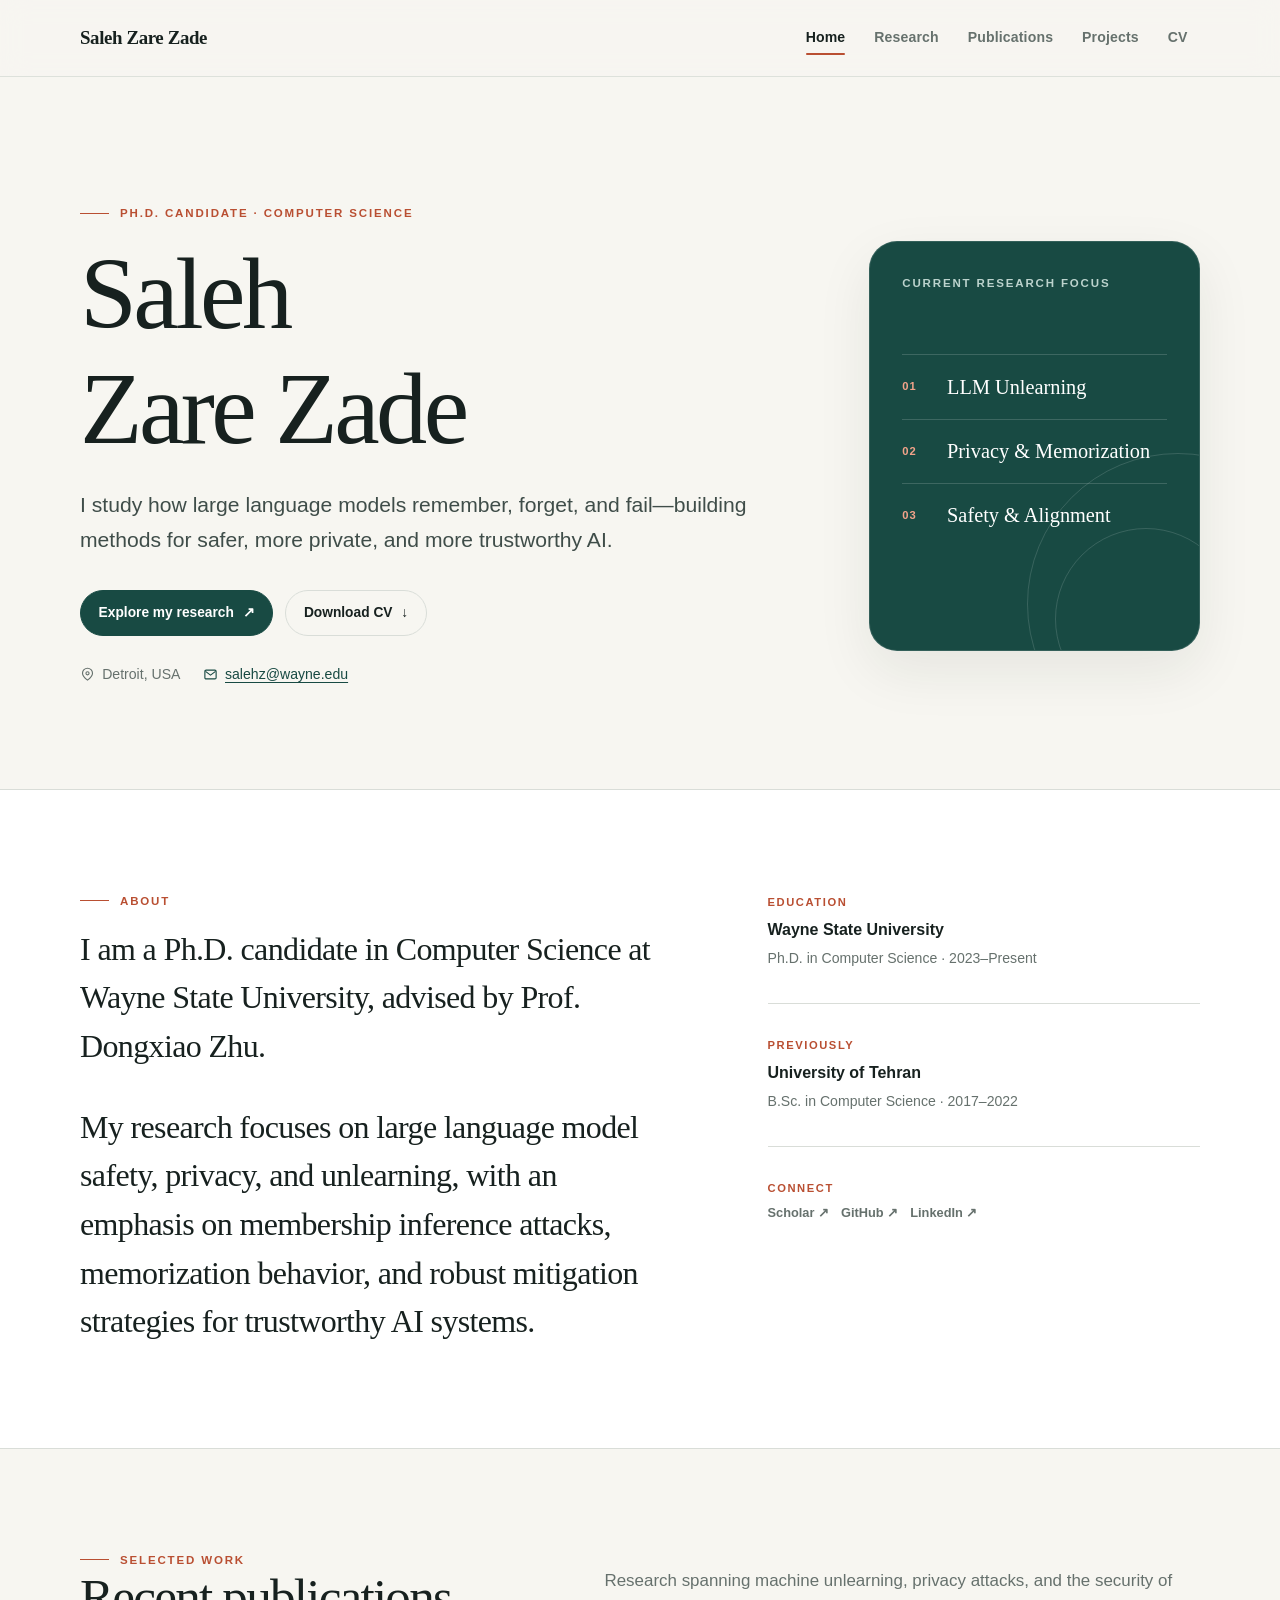
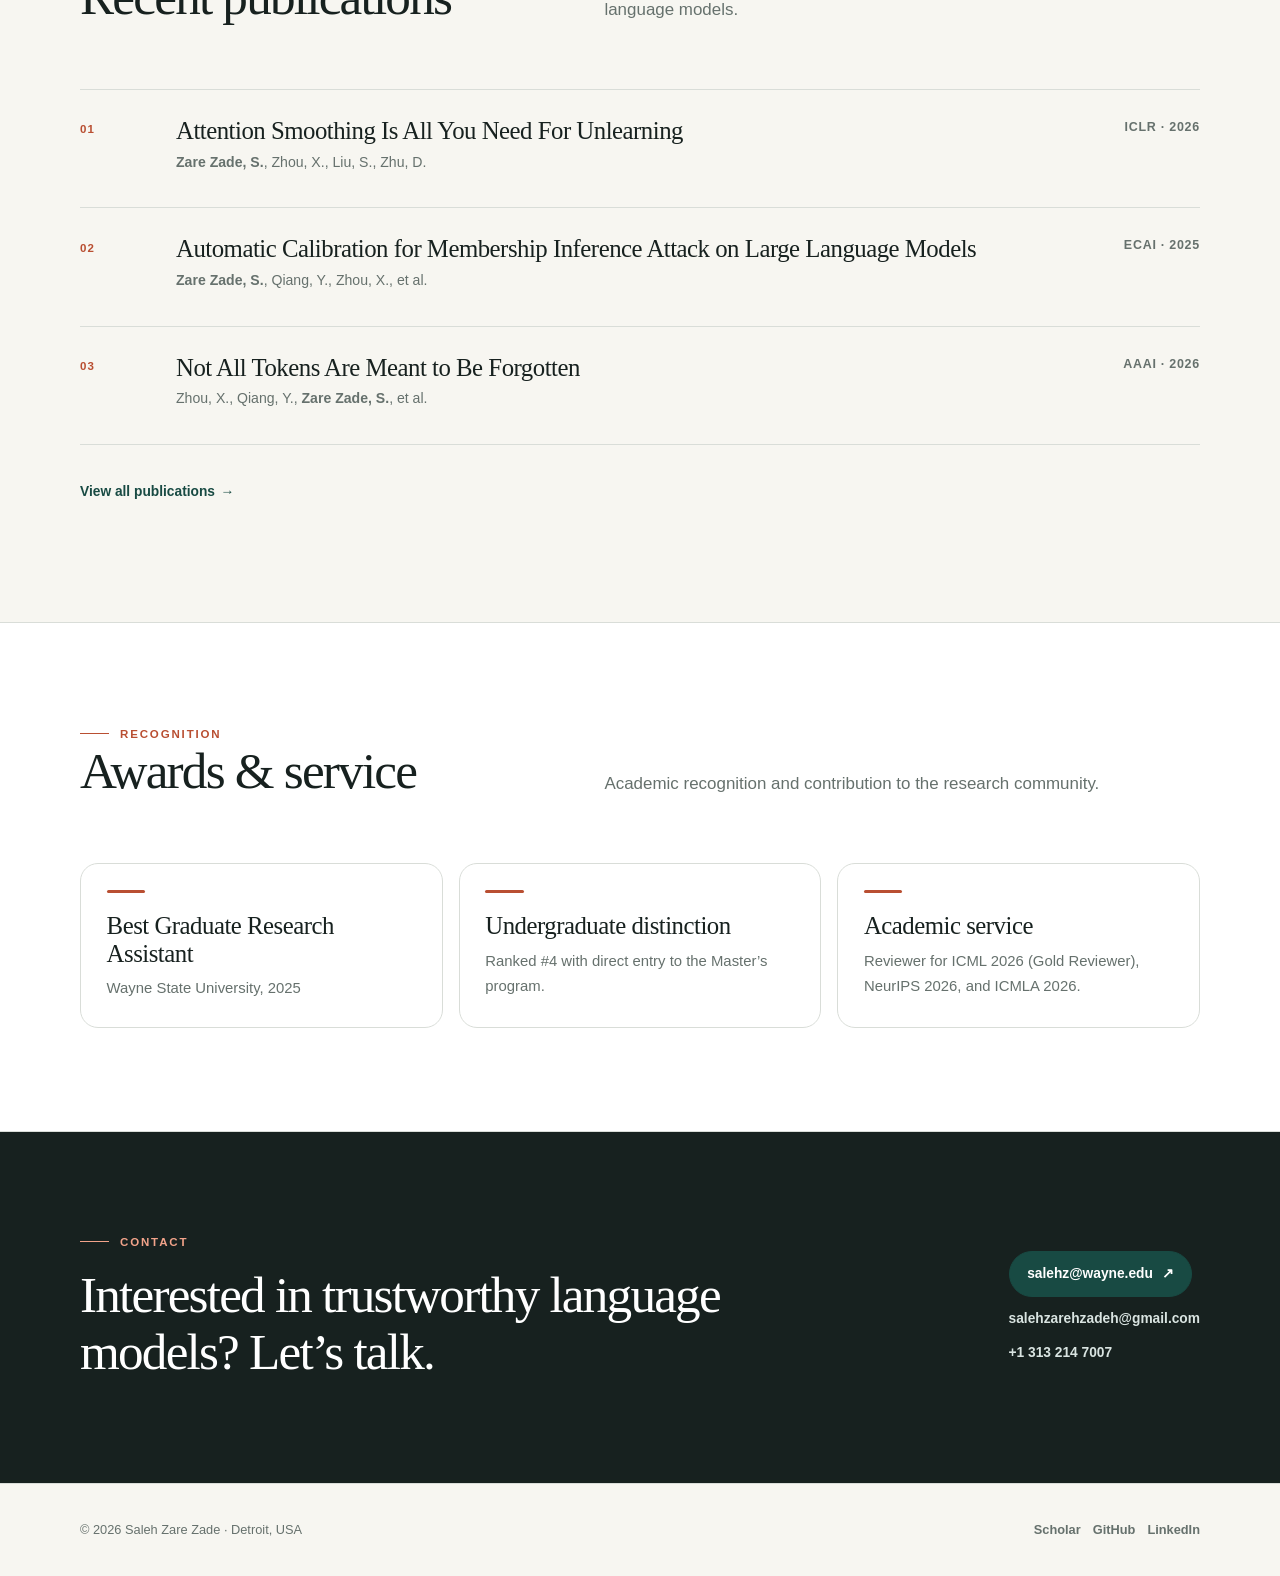
==== index.html @ e47122cf "Initial website" ====
<!doctype html>
<html lang="en">
<head>
  <meta charset="utf-8">
  <meta name="viewport" content="width=device-width, initial-scale=1">
  <meta name="description" content="Saleh Zare Zade is a Computer Science Ph.D. candidate at Wayne State University researching large language model safety, privacy, and unlearning.">
  <meta name="theme-color" content="#f7f6f1">
  <meta property="og:title" content="Saleh Zare Zade — AI Safety Researcher">
  <meta property="og:description" content="Researching safer, more private, and more trustworthy large language models.">
  <meta property="og:type" content="website">
  <meta property="og:url" content="https://Salehzz.github.io/">
  <link rel="canonical" href="https://Salehzz.github.io/">
  <link rel="icon" href="favicon.svg" type="image/svg+xml">
  <link rel="stylesheet" href="styles.css">
  <script src="script.js" defer></script>
  <title>Saleh Zare Zade — AI Safety Researcher</title>
</head>
<body>
  <a class="skip-link" href="#main">Skip to content</a>
  <header class="site-header">
    <div class="container nav-wrap">
      <a class="brand" href="index.html">Saleh Zare Zade</a>
      <button class="nav-toggle" type="button" aria-expanded="false" aria-controls="site-nav" aria-label="Open navigation">
        <svg aria-hidden="true" viewBox="0 0 24 24" fill="none" stroke="currentColor" stroke-width="1.8"><path d="M4 7h16M4 12h16M4 17h16"/></svg>
      </button>
      <nav class="site-nav" id="site-nav" aria-label="Primary navigation">
        <a href="index.html">Home</a>
        <a href="research.html">Research</a>
        <a href="publications.html">Publications</a>
        <a href="projects.html">Projects</a>
        <a href="cv.html">CV</a>
      </nav>
    </div>
  </header>

  <main id="main">
    <section class="hero">
      <div class="container hero-grid">
        <div>
          <p class="eyebrow">Ph.D. Candidate · Computer Science</p>
          <h1>Saleh<br>Zare Zade</h1>
          <p class="hero-lede">I study how large language models remember, forget, and fail—building methods for safer, more private, and more trustworthy AI.</p>
          <div class="hero-actions">
            <a class="button" href="research.html">Explore my research <span aria-hidden="true">↗</span></a>
            <a class="button button--ghost" href="assets/Saleh-Zare-Zade-CV.pdf">Download CV <span aria-hidden="true">↓</span></a>
          </div>
          <div class="hero-meta">
            <span>
              <svg aria-hidden="true" viewBox="0 0 24 24" fill="none" stroke="currentColor" stroke-width="1.8"><path d="M20 10c0 5-8 11-8 11S4 15 4 10a8 8 0 1 1 16 0Z"/><circle cx="12" cy="10" r="2.5"/></svg>
              Detroit, USA
            </span>
            <a href="mailto:salehz@wayne.edu">
              <svg aria-hidden="true" viewBox="0 0 24 24" fill="none" stroke="currentColor" stroke-width="1.8"><rect x="3" y="5" width="18" height="14" rx="2"/><path d="m4 7 8 6 8-6"/></svg>
              salehz@wayne.edu
            </a>
          </div>
        </div>
        <aside class="focus-panel" aria-label="Current research focus">
          <p class="focus-panel__label">Current research focus</p>
          <ol class="focus-list">
            <li>LLM Unlearning</li>
            <li>Privacy &amp; Memorization</li>
            <li>Safety &amp; Alignment</li>
          </ol>
        </aside>
      </div>
    </section>

    <section class="section section--white">
      <div class="container about-grid">
        <div>
          <p class="section-kicker">About</p>
          <div class="prose-large">
            <p>I am a Ph.D. candidate in Computer Science at Wayne State University, advised by Prof. Dongxiao Zhu.</p>
            <p>My research focuses on large language model safety, privacy, and unlearning, with an emphasis on membership inference attacks, memorization behavior, and robust mitigation strategies for trustworthy AI systems.</p>
          </div>
        </div>
        <aside>
          <div class="info-block">
            <p class="info-label">Education</p>
            <p><strong>Wayne State University</strong></p>
            <p class="muted small">Ph.D. in Computer Science · 2023–Present</p>
          </div>
          <div class="info-block">
            <p class="info-label">Previously</p>
            <p><strong>University of Tehran</strong></p>
            <p class="muted small">B.Sc. in Computer Science · 2017–2022</p>
          </div>
          <div class="info-block">
            <p class="info-label">Connect</p>
            <div class="social-list">
              <a href="https://scholar.google.com/citations?user=O3X_iagAAAAJ&amp;hl=en">Scholar ↗</a>
              <a href="https://github.com/Salehzz">GitHub ↗</a>
              <a href="https://www.linkedin.com/in/saleh-zare-zade-aa334935a/">LinkedIn ↗</a>
            </div>
          </div>
        </aside>
      </div>
    </section>

    <section class="section">
      <div class="container">
        <div class="section-heading">
          <div>
            <p class="section-kicker">Selected work</p>
            <h2>Recent publications</h2>
          </div>
          <p class="section-intro">Research spanning machine unlearning, privacy attacks, and the security of language models.</p>
        </div>
        <ol class="feature-list">
          <li class="feature-item">
            <span class="feature-number">01</span>
            <div>
              <h3>Attention Smoothing Is All You Need For Unlearning</h3>
              <p class="muted small"><strong>Zare Zade, S.</strong>, Zhou, X., Liu, S., Zhu, D.</p>
            </div>
            <span class="feature-item__meta">ICLR · 2026</span>
          </li>
          <li class="feature-item">
            <span class="feature-number">02</span>
            <div>
              <h3>Automatic Calibration for Membership Inference Attack on Large Language Models</h3>
              <p class="muted small"><strong>Zare Zade, S.</strong>, Qiang, Y., Zhou, X., et al.</p>
            </div>
            <span class="feature-item__meta">ECAI · 2025</span>
          </li>
          <li class="feature-item">
            <span class="feature-number">03</span>
            <div>
              <h3>Not All Tokens Are Meant to Be Forgotten</h3>
              <p class="muted small">Zhou, X., Qiang, Y., <strong>Zare Zade, S.</strong>, et al.</p>
            </div>
            <span class="feature-item__meta">AAAI · 2026</span>
          </li>
        </ol>
        <p class="top-gap"><a class="text-link" href="publications.html">View all publications <span aria-hidden="true">→</span></a></p>
      </div>
    </section>

    <section class="section section--white">
      <div class="container">
        <div class="section-heading">
          <div>
            <p class="section-kicker">Recognition</p>
            <h2>Awards &amp; service</h2>
          </div>
          <p class="section-intro">Academic recognition and contribution to the research community.</p>
        </div>
        <div class="award-grid">
          <article class="award-card">
            <h3>Best Graduate Research Assistant</h3>
            <p>Wayne State University, 2025</p>
          </article>
          <article class="award-card">
            <h3>Undergraduate distinction</h3>
            <p>Ranked #4 with direct entry to the Master’s program.</p>
          </article>
          <article class="award-card">
            <h3>Academic service</h3>
            <p>Reviewer for ICML 2026 (Gold Reviewer), NeurIPS 2026, and ICMLA 2026.</p>
          </article>
        </div>
      </div>
    </section>

    <section class="section section--dark">
      <div class="container contact-strip">
        <div>
          <p class="section-kicker">Contact</p>
          <h2>Interested in trustworthy language models? Let’s talk.</h2>
        </div>
        <div class="contact-actions">
          <a class="button" href="mailto:salehz@wayne.edu">salehz@wayne.edu <span aria-hidden="true">↗</span></a>
          <a class="text-link" href="mailto:salehzarehzadeh@gmail.com">salehzarehzadeh@gmail.com</a>
          <a class="text-link" href="tel:+13132147007">+1 313 214 7007</a>
        </div>
      </div>
    </section>
  </main>

  <footer class="site-footer">
    <div class="container footer-grid">
      <p>© <span data-year>2026</span> Saleh Zare Zade · Detroit, USA</p>
      <div class="social-list">
        <a href="https://scholar.google.com/citations?user=O3X_iagAAAAJ&amp;hl=en">Scholar</a>
        <a href="https://github.com/Salehzz">GitHub</a>
        <a href="https://www.linkedin.com/in/saleh-zare-zade-aa334935a/">LinkedIn</a>
      </div>
    </div>
  </footer>
</body>
</html>
---- styles.css ----
:root {
  --paper: #f7f6f1;
  --surface: #ffffff;
  --surface-soft: #efeee7;
  --ink: #17211f;
  --muted: #66716d;
  --line: #d9ddd8;
  --primary: #184a43;
  --primary-deep: #103a35;
  --accent: #b94f32;
  --accent-soft: #f4ded5;
  --max-width: 1120px;
  --radius: 18px;
  --shadow: 0 20px 55px rgba(23, 33, 31, 0.08);
}

* {
  box-sizing: border-box;
}

html {
  scroll-behavior: smooth;
}

body {
  margin: 0;
  background: var(--paper);
  color: var(--ink);
  font-family: Inter, ui-sans-serif, -apple-system, BlinkMacSystemFont, "Segoe UI", sans-serif;
  font-size: 16px;
  line-height: 1.7;
  -webkit-font-smoothing: antialiased;
}

body::before {
  position: fixed;
  z-index: -1;
  inset: 0;
  background-image: radial-gradient(rgba(24, 74, 67, 0.08) 0.7px, transparent 0.7px);
  background-size: 22px 22px;
  content: "";
  pointer-events: none;
  mask-image: linear-gradient(to bottom, black, transparent 36rem);
}

a {
  color: var(--primary);
  text-decoration-thickness: 1px;
  text-underline-offset: 0.2em;
}

a:hover {
  color: var(--accent);
}

img,
svg {
  display: block;
  max-width: 100%;
}

button,
a {
  -webkit-tap-highlight-color: transparent;
}

:focus-visible {
  outline: 3px solid rgba(214, 104, 71, 0.45);
  outline-offset: 3px;
}

.skip-link {
  position: fixed;
  z-index: 100;
  top: 0.8rem;
  left: 0.8rem;
  padding: 0.65rem 1rem;
  border-radius: 999px;
  background: var(--ink);
  color: #fff;
  transform: translateY(-180%);
  transition: transform 160ms ease;
}

.skip-link:focus {
  color: #fff;
  transform: translateY(0);
}

.container {
  width: min(calc(100% - 3rem), var(--max-width));
  margin-inline: auto;
}

.site-header {
  position: sticky;
  z-index: 20;
  top: 0;
  border-bottom: 1px solid rgba(217, 221, 216, 0.85);
  background: rgba(247, 246, 241, 0.9);
  backdrop-filter: blur(14px);
}

.nav-wrap {
  display: flex;
  min-height: 76px;
  align-items: center;
  justify-content: space-between;
  gap: 2rem;
}

.brand {
  color: var(--ink);
  font-family: Georgia, "Times New Roman", serif;
  font-size: 1.18rem;
  font-weight: 700;
  letter-spacing: -0.02em;
  text-decoration: none;
}

.brand:hover {
  color: var(--primary);
}

.site-nav {
  display: flex;
  align-items: center;
  gap: 0.25rem;
}

.site-nav a {
  position: relative;
  padding: 0.45rem 0.78rem;
  color: var(--muted);
  font-size: 0.88rem;
  font-weight: 650;
  letter-spacing: 0.01em;
  text-decoration: none;
}

.site-nav a::after {
  position: absolute;
  right: 0.78rem;
  bottom: 0.14rem;
  left: 0.78rem;
  height: 2px;
  border-radius: 999px;
  background: var(--accent);
  content: "";
  opacity: 0;
  transform: scaleX(0.4);
  transition: opacity 160ms ease, transform 160ms ease;
}

.site-nav a:hover,
.site-nav a[aria-current="page"] {
  color: var(--ink);
}

.site-nav a[aria-current="page"]::after {
  opacity: 1;
  transform: scaleX(1);
}

.nav-toggle {
  display: none;
  width: 44px;
  height: 44px;
  align-items: center;
  justify-content: center;
  border: 1px solid var(--line);
  border-radius: 50%;
  background: transparent;
  color: var(--ink);
  cursor: pointer;
}

.nav-toggle svg {
  width: 21px;
  height: 21px;
}

main {
  min-height: calc(100vh - 200px);
}

.hero {
  padding: clamp(4.5rem, 10vw, 8.5rem) 0 clamp(4rem, 8vw, 7rem);
}

.hero-grid {
  display: grid;
  grid-template-columns: minmax(0, 1.35fr) minmax(280px, 0.65fr);
  align-items: center;
  gap: clamp(2.5rem, 8vw, 7rem);
}

.eyebrow,
.section-kicker {
  display: flex;
  align-items: center;
  gap: 0.7rem;
  margin: 0 0 1rem;
  color: var(--accent);
  font-size: 0.72rem;
  font-weight: 800;
  letter-spacing: 0.16em;
  line-height: 1.4;
  text-transform: uppercase;
}

.eyebrow::before,
.section-kicker::before {
  width: 1.8rem;
  height: 1px;
  background: currentColor;
  content: "";
}

h1,
h2,
h3 {
  margin-top: 0;
  font-family: Georgia, "Times New Roman", serif;
  font-weight: 500;
  line-height: 1.12;
  letter-spacing: -0.035em;
}

h1 {
  max-width: 820px;
  margin-bottom: 1.35rem;
  font-size: clamp(3.3rem, 8vw, 6.6rem);
}

h2 {
  margin-bottom: 1.15rem;
  font-size: clamp(2rem, 4vw, 3.2rem);
}

h3 {
  margin-bottom: 0.55rem;
  font-size: clamp(1.25rem, 2vw, 1.55rem);
  letter-spacing: -0.02em;
}

p {
  margin-top: 0;
}

.hero-lede {
  max-width: 730px;
  margin-bottom: 2rem;
  color: #3f4d49;
  font-size: clamp(1.08rem, 2vw, 1.32rem);
  line-height: 1.65;
}

.hero-actions,
.card-actions,
.social-list,
.tag-list,
.filter-bar {
  display: flex;
  flex-wrap: wrap;
  align-items: center;
  gap: 0.75rem;
}

.button {
  display: inline-flex;
  min-height: 46px;
  align-items: center;
  justify-content: center;
  gap: 0.55rem;
  padding: 0.72rem 1.1rem;
  border: 1px solid var(--primary);
  border-radius: 999px;
  background: var(--primary);
  color: #fff;
  font-size: 0.86rem;
  font-weight: 750;
  line-height: 1;
  text-decoration: none;
  transition: transform 160ms ease, background 160ms ease;
}

.button:hover {
  background: var(--primary-deep);
  color: #fff;
  transform: translateY(-2px);
}

.button--ghost {
  border-color: var(--line);
  background: transparent;
  color: var(--ink);
}

.button--ghost:hover {
  border-color: var(--primary);
  background: var(--surface);
  color: var(--primary);
}

.button svg,
.text-link svg {
  width: 16px;
  height: 16px;
}

.hero-meta {
  display: flex;
  flex-wrap: wrap;
  gap: 0.35rem 1.4rem;
  margin-top: 1.7rem;
  color: var(--muted);
  font-size: 0.88rem;
}

.hero-meta span,
.hero-meta a {
  display: inline-flex;
  align-items: center;
  gap: 0.45rem;
}

.hero-meta svg {
  width: 15px;
  height: 15px;
}

.focus-panel {
  position: relative;
  overflow: hidden;
  min-height: 410px;
  padding: 2rem;
  border: 1px solid rgba(255, 255, 255, 0.12);
  border-radius: 28px;
  background: var(--primary);
  box-shadow: var(--shadow);
  color: #fff;
}

.focus-panel::before,
.focus-panel::after {
  position: absolute;
  border: 1px solid rgba(255, 255, 255, 0.14);
  border-radius: 50%;
  content: "";
}

.focus-panel::before {
  width: 300px;
  height: 300px;
  right: -130px;
  bottom: -105px;
}

.focus-panel::after {
  width: 180px;
  height: 180px;
  right: -38px;
  bottom: -60px;
}

.focus-panel__label {
  margin-bottom: 3.8rem;
  color: #bcd3cd;
  font-size: 0.72rem;
  font-weight: 800;
  letter-spacing: 0.16em;
  text-transform: uppercase;
}

.focus-list {
  position: relative;
  z-index: 1;
  margin: 0;
  padding: 0;
  list-style: none;
  counter-reset: focus;
}

.focus-list li {
  display: grid;
  grid-template-columns: 2rem 1fr;
  gap: 0.8rem;
  align-items: center;
  padding: 0.9rem 0;
  border-top: 1px solid rgba(255, 255, 255, 0.16);
  counter-increment: focus;
  font-family: Georgia, "Times New Roman", serif;
  font-size: 1.27rem;
}

.focus-list li::before {
  color: #f2a38a;
  content: "0" counter(focus);
  font-family: Inter, ui-sans-serif, sans-serif;
  font-size: 0.7rem;
  font-weight: 800;
  letter-spacing: 0.08em;
}

.section {
  padding: clamp(4rem, 8vw, 7rem) 0;
}

.section--white {
  border-block: 1px solid var(--line);
  background: var(--surface);
}

.section--dark {
  background: var(--ink);
  color: #fff;
}

.section--dark .section-kicker {
  color: #f2a38a;
}

.section--dark .muted,
.section--dark .section-intro {
  color: #aeb9b5;
}

.section-heading {
  display: grid;
  grid-template-columns: minmax(0, 0.8fr) minmax(300px, 1fr);
  gap: 3rem;
  align-items: end;
  margin-bottom: clamp(2.5rem, 5vw, 4.5rem);
}

.section-heading h2,
.section-heading p {
  margin-bottom: 0;
}

.section-intro {
  max-width: 680px;
  color: var(--muted);
  font-size: 1.06rem;
}

.about-grid,
.split-grid {
  display: grid;
  grid-template-columns: minmax(0, 1.15fr) minmax(280px, 0.85fr);
  gap: clamp(3rem, 8vw, 7rem);
}

.prose-large {
  font-family: Georgia, "Times New Roman", serif;
  font-size: clamp(1.35rem, 2.8vw, 2rem);
  line-height: 1.52;
  letter-spacing: -0.02em;
}

.prose-large p:last-child {
  margin-bottom: 0;
}

.info-block + .info-block {
  margin-top: 2rem;
  padding-top: 2rem;
  border-top: 1px solid var(--line);
}

.info-label {
  margin-bottom: 0.55rem;
  color: var(--accent);
  font-size: 0.7rem;
  font-weight: 800;
  letter-spacing: 0.14em;
  text-transform: uppercase;
}

.info-block p {
  margin-bottom: 0.25rem;
}

.muted {
  color: var(--muted);
}

.small {
  font-size: 0.88rem;
}

.top-gap {
  margin-top: 2rem;
}

.text-link {
  display: inline-flex;
  align-items: center;
  gap: 0.35rem;
  font-size: 0.86rem;
  font-weight: 750;
  text-decoration: none;
}

.text-link:hover {
  gap: 0.55rem;
}

.feature-list {
  display: grid;
  margin: 0;
  padding: 0;
  list-style: none;
}

.feature-item {
  display: grid;
  grid-template-columns: 4.5rem minmax(0, 1fr) auto;
  gap: 1.5rem;
  align-items: start;
  padding: 1.7rem 0;
  border-top: 1px solid var(--line);
}

.feature-item:last-child {
  border-bottom: 1px solid var(--line);
}

.feature-number {
  padding-top: 0.2rem;
  color: var(--accent);
  font-size: 0.72rem;
  font-weight: 800;
  letter-spacing: 0.1em;
}

.feature-item h3,
.feature-item p {
  margin-bottom: 0.35rem;
}

.feature-item__meta {
  color: var(--muted);
  font-size: 0.78rem;
  font-weight: 700;
  letter-spacing: 0.06em;
  text-align: right;
  text-transform: uppercase;
}

.award-grid,
.cards-grid,
.research-grid {
  display: grid;
  grid-template-columns: repeat(3, minmax(0, 1fr));
  gap: 1rem;
}

.award-card,
.research-card,
.project-card {
  position: relative;
  padding: 1.6rem;
  border: 1px solid var(--line);
  border-radius: var(--radius);
  background: var(--surface);
}

.award-card::before {
  display: block;
  width: 2.4rem;
  height: 3px;
  margin-bottom: 1.2rem;
  border-radius: 999px;
  background: var(--accent);
  content: "";
}

.award-card p,
.research-card p,
.project-card p {
  margin-bottom: 0;
  color: var(--muted);
  font-size: 0.93rem;
}

.page-hero {
  padding: clamp(4rem, 8vw, 7rem) 0 clamp(2.8rem, 6vw, 5rem);
}

.page-hero h1 {
  max-width: 920px;
  font-size: clamp(3rem, 7vw, 5.8rem);
}

.page-hero .hero-lede {
  max-width: 760px;
  margin-bottom: 0;
}

.page-rule {
  width: min(calc(100% - 3rem), var(--max-width));
  height: 1px;
  margin: 0 auto;
  border: 0;
  background: var(--line);
}

.research-card {
  display: flex;
  min-height: 300px;
  flex-direction: column;
  justify-content: space-between;
  transition: border-color 180ms ease, transform 180ms ease, box-shadow 180ms ease;
}

.research-card:hover,
.project-card:hover {
  border-color: #afc2bc;
  box-shadow: 0 16px 42px rgba(23, 33, 31, 0.07);
  transform: translateY(-3px);
}

.card-index {
  margin-bottom: 3.5rem;
  color: var(--accent);
  font-size: 0.72rem;
  font-weight: 800;
  letter-spacing: 0.12em;
}

.question-list {
  margin: 0;
  padding: 0;
  list-style: none;
}

.question-list li {
  position: relative;
  padding: 1.25rem 0 1.25rem 2rem;
  border-top: 1px solid rgba(255, 255, 255, 0.15);
  font-family: Georgia, "Times New Roman", serif;
  font-size: clamp(1.12rem, 2vw, 1.4rem);
}

.question-list li::before {
  position: absolute;
  left: 0;
  color: #f2a38a;
  content: "↳";
}

.timeline {
  margin: 0;
  padding: 0;
  list-style: none;
}

.timeline-item {
  display: grid;
  grid-template-columns: 9rem minmax(0, 1fr);
  gap: 2rem;
  padding: 1.6rem 0;
  border-top: 1px solid var(--line);
}

.timeline-item:last-child {
  border-bottom: 1px solid var(--line);
}

.timeline-date {
  color: var(--accent);
  font-size: 0.76rem;
  font-weight: 800;
  letter-spacing: 0.04em;
  text-transform: uppercase;
}

.timeline-item h3,
.timeline-item p {
  margin-bottom: 0.25rem;
}

.tag-list {
  margin: 0;
  padding: 0;
  list-style: none;
}

.tag {
  padding: 0.4rem 0.72rem;
  border: 1px solid var(--line);
  border-radius: 999px;
  background: var(--surface);
  color: #53605c;
  font-size: 0.76rem;
  font-weight: 650;
}

.filter-bar {
  margin-bottom: 2.2rem;
}

.filter-button {
  padding: 0.52rem 0.85rem;
  border: 1px solid var(--line);
  border-radius: 999px;
  background: transparent;
  color: var(--muted);
  font: inherit;
  font-size: 0.8rem;
  font-weight: 700;
  cursor: pointer;
}

.filter-button:hover,
.filter-button[aria-pressed="true"] {
  border-color: var(--primary);
  background: var(--primary);
  color: #fff;
}

.publication-list {
  margin: 0;
  padding: 0;
  list-style: none;
}

.publication {
  display: grid;
  grid-template-columns: 5rem minmax(0, 1fr) 8rem;
  gap: 1.5rem;
  padding: 2rem 0;
  border-top: 1px solid var(--line);
}

.publication:last-child {
  border-bottom: 1px solid var(--line);
}

.publication[hidden] {
  display: none;
}

.publication-year {
  color: var(--accent);
  font-size: 0.8rem;
  font-weight: 800;
}

.publication-title {
  margin-bottom: 0.45rem;
  font-family: Georgia, "Times New Roman", serif;
  font-size: 1.32rem;
  font-weight: 600;
  line-height: 1.35;
  letter-spacing: -0.015em;
}

.publication-authors,
.publication-venue {
  margin-bottom: 0.3rem;
  color: var(--muted);
  font-size: 0.88rem;
}

.publication-authors strong {
  color: var(--ink);
}

.publication-status {
  justify-self: end;
  padding-top: 0.1rem;
  color: var(--primary);
  font-size: 0.68rem;
  font-weight: 800;
  letter-spacing: 0.09em;
  text-align: right;
  text-transform: uppercase;
}

.publication-links {
  display: flex;
  gap: 1rem;
  margin-top: 0.7rem;
}

.publication-links a {
  font-size: 0.78rem;
  font-weight: 750;
  text-decoration: none;
}

.project-card {
  display: flex;
  min-height: 360px;
  flex-direction: column;
  transition: border-color 180ms ease, transform 180ms ease, box-shadow 180ms ease;
}

.project-card .tag-list {
  margin-bottom: 1.7rem;
}

.project-card h3 {
  font-size: 1.55rem;
}

.project-card .card-actions {
  margin-top: auto;
  padding-top: 2rem;
}

.project-card--featured {
  grid-column: span 2;
  min-height: 360px;
  background: var(--primary);
  color: #fff;
}

.project-card--featured p {
  max-width: 620px;
  color: #c6d5d1;
  font-size: 1.02rem;
}

.project-card--featured .tag {
  border-color: rgba(255, 255, 255, 0.2);
  background: rgba(255, 255, 255, 0.07);
  color: #e7efed;
}

.project-card--featured .text-link {
  color: #fff;
}

.status-note {
  display: inline-flex;
  align-items: center;
  gap: 0.55rem;
  color: var(--muted);
  font-size: 0.8rem;
  font-weight: 700;
}

.status-note::before {
  width: 7px;
  height: 7px;
  border-radius: 50%;
  background: var(--accent);
  content: "";
}

.cv-toolbar {
  display: flex;
  align-items: center;
  justify-content: space-between;
  gap: 1rem;
  margin-bottom: 1.25rem;
}

.cv-frame {
  overflow: hidden;
  min-height: 820px;
  border: 1px solid var(--line);
  border-radius: var(--radius);
  background: var(--surface);
  box-shadow: var(--shadow);
}

.cv-frame object {
  display: block;
  width: 100%;
  min-height: 820px;
}

.cv-fallback {
  padding: 3rem;
  text-align: center;
}

.contact-strip {
  display: grid;
  grid-template-columns: minmax(0, 1fr) auto;
  gap: 2rem;
  align-items: center;
}

.contact-actions {
  display: grid;
  justify-items: start;
  gap: 0.65rem;
}

.contact-actions .text-link {
  color: #d9e4e1;
}

.contact-actions .text-link:hover {
  color: #fff;
}

.contact-strip h2 {
  max-width: 720px;
  margin-bottom: 0;
}

.site-footer {
  padding: 2.2rem 0;
  border-top: 1px solid var(--line);
}

.footer-grid {
  display: flex;
  align-items: center;
  justify-content: space-between;
  gap: 1.5rem;
}

.footer-grid p {
  margin: 0;
  color: var(--muted);
  font-size: 0.8rem;
}

.social-list a {
  color: var(--muted);
  font-size: 0.8rem;
  font-weight: 700;
  text-decoration: none;
}

.social-list a:hover {
  color: var(--accent);
}

@media (max-width: 880px) {
  .nav-toggle {
    display: inline-flex;
  }

  .site-nav {
    position: absolute;
    top: calc(100% + 1px);
    right: 1.5rem;
    left: 1.5rem;
    display: none;
    padding: 0.7rem;
    border: 1px solid var(--line);
    border-radius: 14px;
    background: var(--surface);
    box-shadow: var(--shadow);
  }

  .site-nav[data-open="true"] {
    display: grid;
  }

  .site-nav a {
    padding: 0.75rem 0.9rem;
  }

  .site-nav a::after {
    display: none;
  }

  .hero-grid,
  .about-grid,
  .split-grid,
  .section-heading {
    grid-template-columns: 1fr;
  }

  .hero-grid {
    gap: 3rem;
  }

  .focus-panel {
    min-height: auto;
  }

  .focus-panel__label {
    margin-bottom: 2rem;
  }

  .section-heading {
    gap: 0.7rem;
  }

  .award-grid,
  .research-grid {
    grid-template-columns: 1fr;
  }

  .research-card {
    min-height: 230px;
  }

  .cards-grid {
    grid-template-columns: repeat(2, minmax(0, 1fr));
  }

  .project-card--featured {
    grid-column: span 2;
  }
}

@media (max-width: 640px) {
  .container,
  .page-rule {
    width: min(calc(100% - 2rem), var(--max-width));
  }

  .nav-wrap {
    min-height: 68px;
  }

  .brand {
    font-size: 1.05rem;
  }

  .hero,
  .page-hero {
    padding-top: 3.6rem;
  }

  h1 {
    font-size: clamp(3rem, 17vw, 4.7rem);
  }

  .page-hero h1 {
    font-size: clamp(2.8rem, 15vw, 4.2rem);
  }

  .feature-item {
    grid-template-columns: 3.3rem minmax(0, 1fr);
    gap: 1rem;
  }

  .feature-item__meta {
    grid-column: 2;
    text-align: left;
  }

  .timeline-item,
  .publication {
    grid-template-columns: 1fr;
    gap: 0.55rem;
  }

  .publication-status {
    grid-row: 1;
    justify-self: start;
    margin-left: 3.2rem;
    text-align: left;
  }

  .cards-grid {
    grid-template-columns: 1fr;
  }

  .project-card--featured {
    grid-column: auto;
  }

  .project-card {
    min-height: 320px;
  }

  .contact-strip,
  .footer-grid,
  .cv-toolbar {
    align-items: flex-start;
    flex-direction: column;
    grid-template-columns: 1fr;
  }

  .footer-grid {
    display: flex;
  }

  .contact-actions {
    margin-top: 0.75rem;
  }

  .cv-frame,
  .cv-frame object {
    min-height: 620px;
  }
}

@media (prefers-reduced-motion: reduce) {
  html {
    scroll-behavior: auto;
  }

  *,
  *::before,
  *::after {
    scroll-behavior: auto !important;
    transition-duration: 0.01ms !important;
  }
}

@media print {
  .site-header,
  .site-footer,
  .hero-actions,
  .filter-bar {
    display: none;
  }

  body {
    background: #fff;
  }

  .section,
  .page-hero {
    padding: 2rem 0;
  }
}
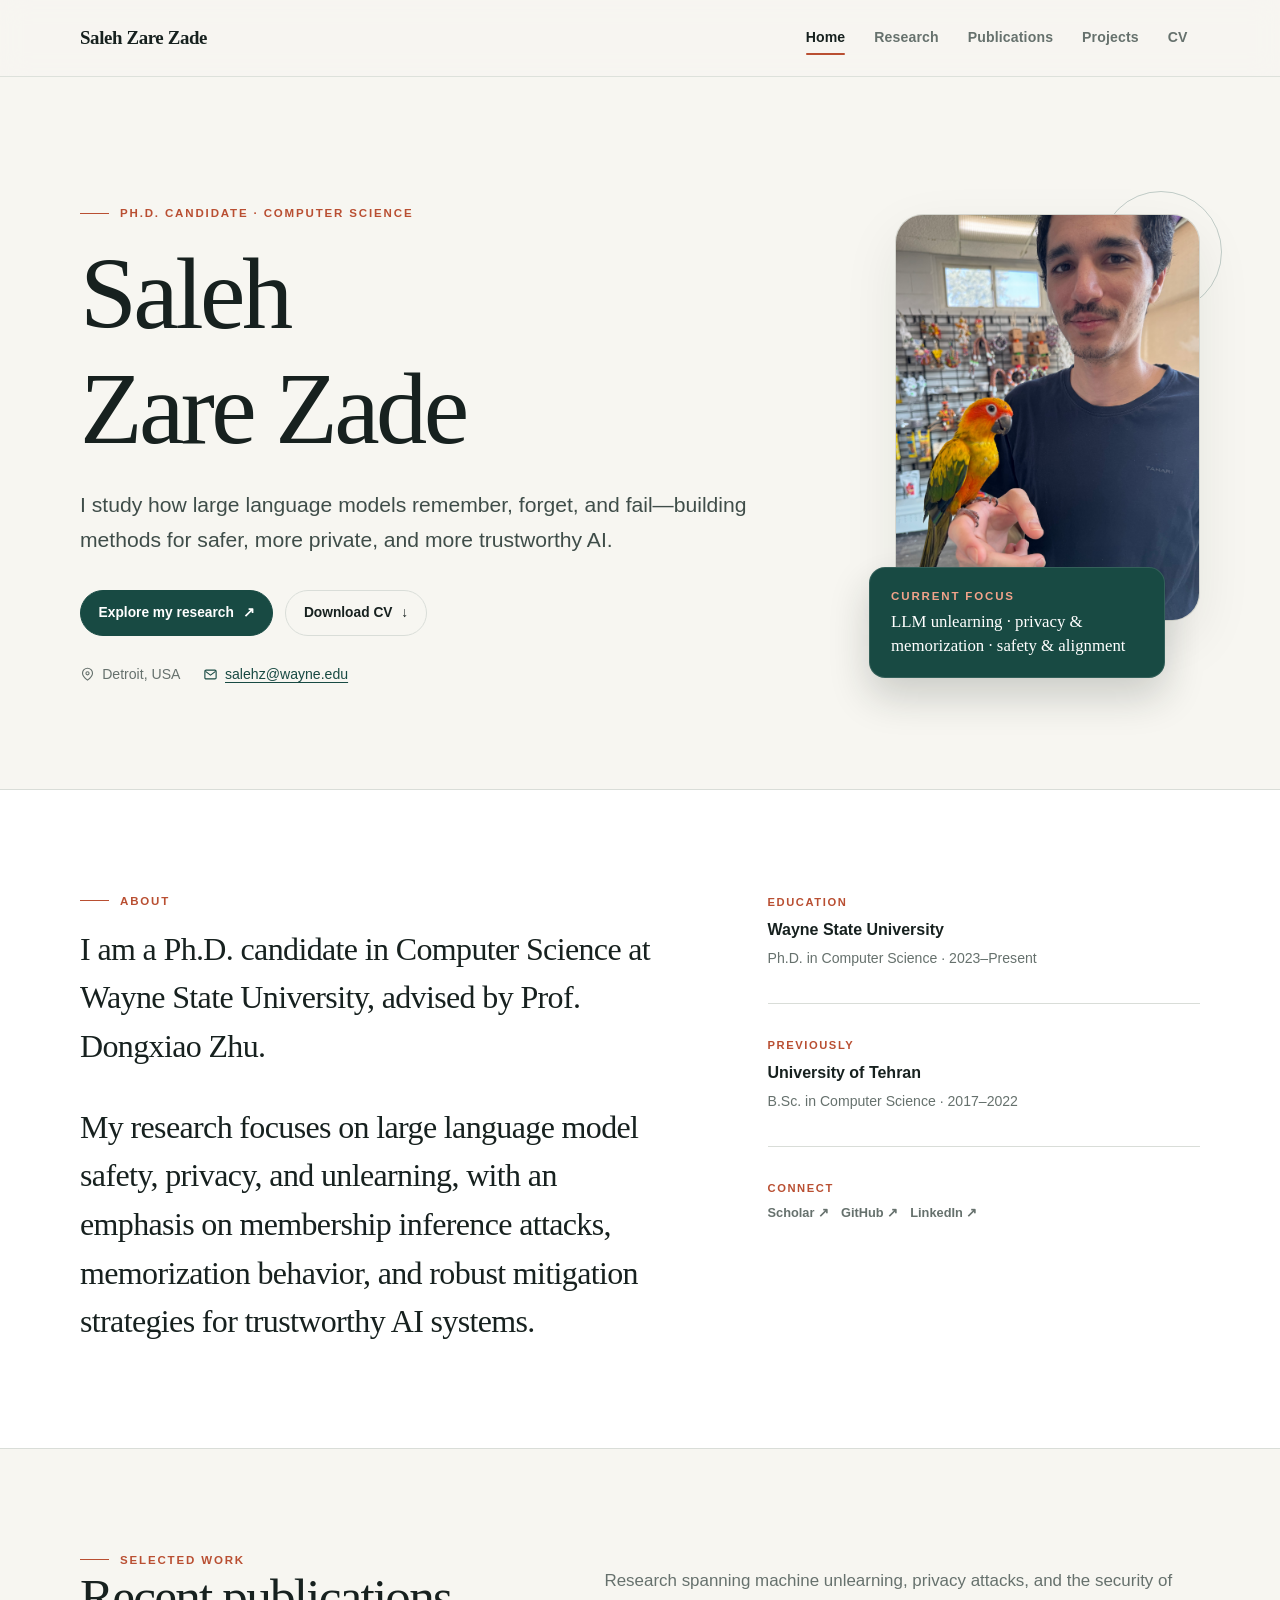
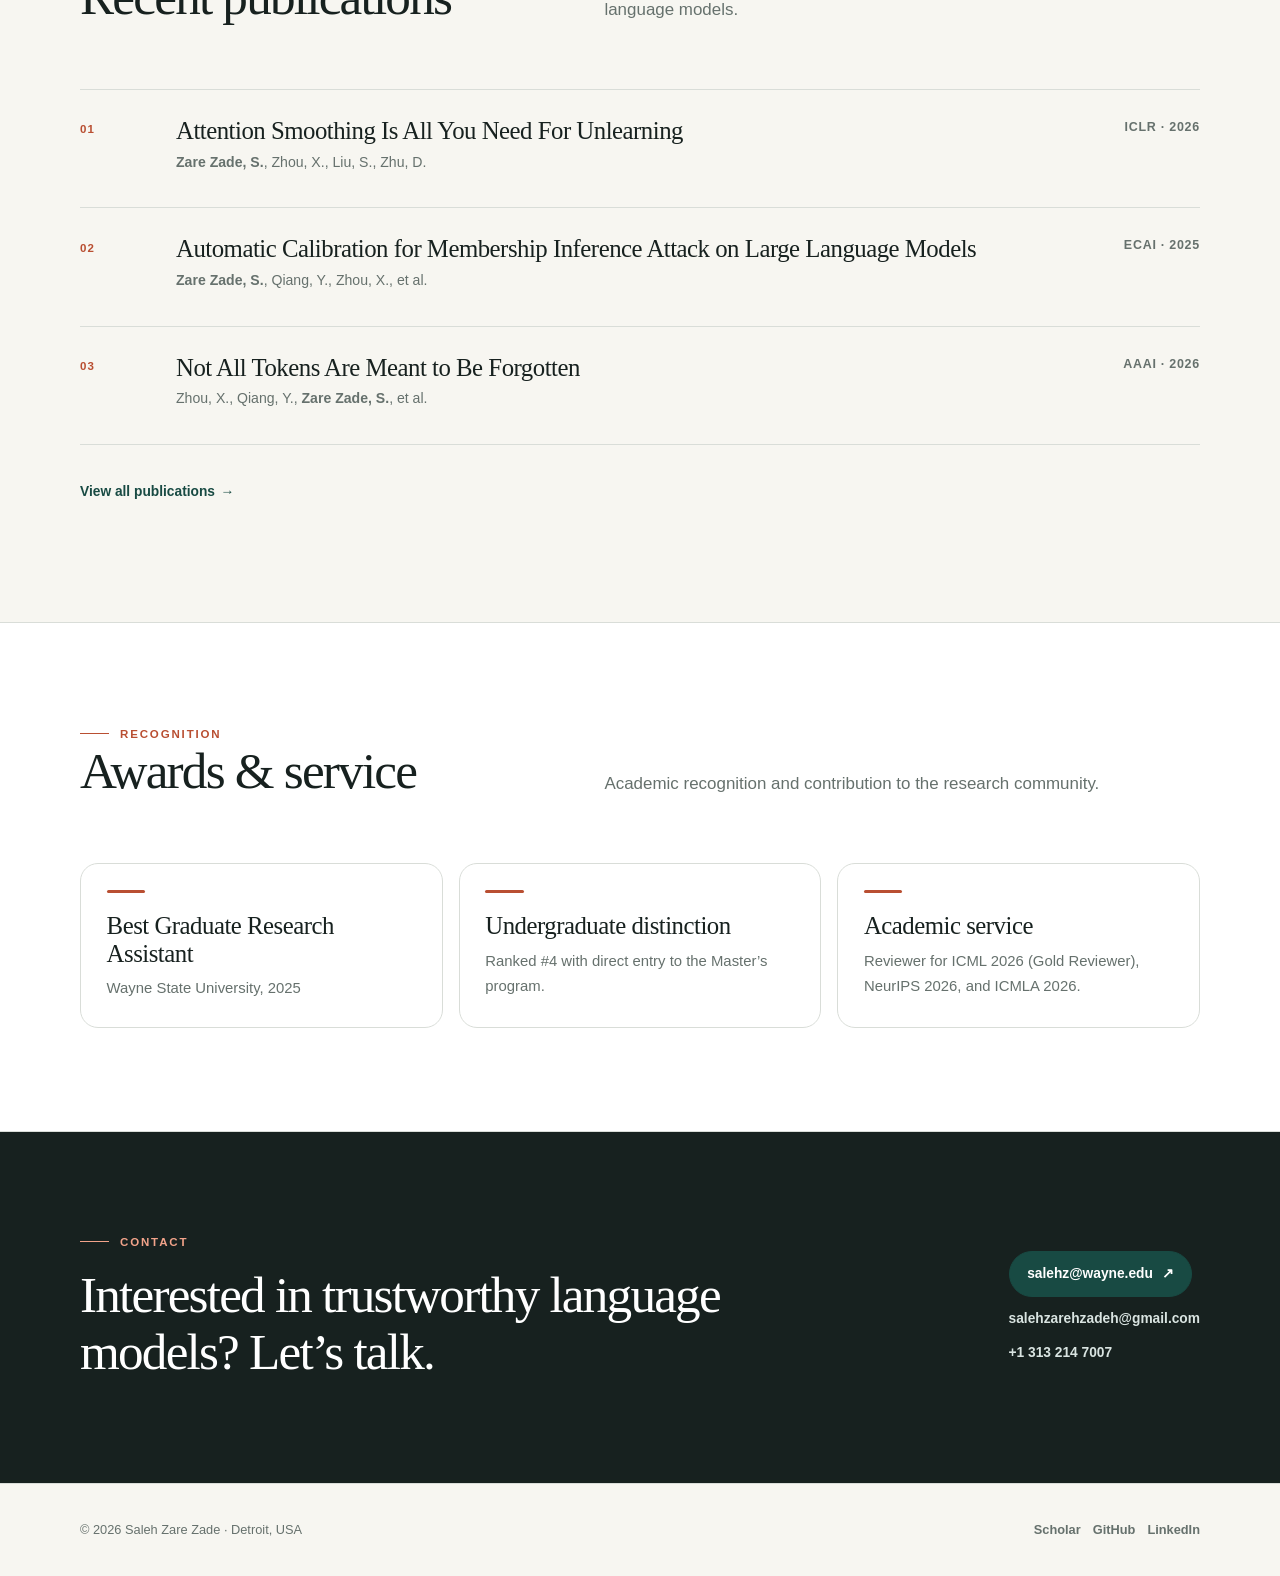
==== commit 92da7d9e: "Update website" ====
--- a/index.html
+++ b/index.html
@@ -9,6 +9,7 @@
   <meta property="og:description" content="Researching safer, more private, and more trustworthy large language models.">
   <meta property="og:type" content="website">
   <meta property="og:url" content="https://Salehzz.github.io/">
+  <meta property="og:image" content="https://Salehzz.github.io/assets/images/profile.jpg">
   <link rel="canonical" href="https://Salehzz.github.io/">
   <link rel="icon" href="favicon.svg" type="image/svg+xml">
   <link rel="stylesheet" href="styles.css">
@@ -42,7 +43,7 @@
           <p class="hero-lede">I study how large language models remember, forget, and fail—building methods for safer, more private, and more trustworthy AI.</p>
           <div class="hero-actions">
             <a class="button" href="research.html">Explore my research <span aria-hidden="true">↗</span></a>
-            <a class="button button--ghost" href="assets/Saleh-Zare-Zade-CV.pdf">Download CV <span aria-hidden="true">↓</span></a>
+            <a class="button button--ghost" href="assets/files/CV.pdf">Download CV <span aria-hidden="true">↓</span></a>
           </div>
           <div class="hero-meta">
             <span>
@@ -55,13 +56,14 @@
             </a>
           </div>
         </div>
-        <aside class="focus-panel" aria-label="Current research focus">
-          <p class="focus-panel__label">Current research focus</p>
-          <ol class="focus-list">
-            <li>LLM Unlearning</li>
-            <li>Privacy &amp; Memorization</li>
-            <li>Safety &amp; Alignment</li>
-          </ol>
+        <aside class="profile-panel" aria-label="Profile photograph and current research focus">
+          <figure class="profile-frame">
+            <img src="assets/images/profile.jpg" width="3023" height="4031" alt="Saleh Zare Zade holding a sun conure">
+          </figure>
+          <div class="profile-caption">
+            <span class="profile-caption__label">Current focus</span>
+            <p>LLM unlearning · privacy &amp; memorization · safety &amp; alignment</p>
+          </div>
         </aside>
       </div>
     </section>
--- a/styles.css
+++ b/styles.css
@@ -330,77 +330,69 @@
   height: 15px;
 }
 
-.focus-panel {
+.profile-panel {
   position: relative;
-  overflow: hidden;
-  min-height: 410px;
-  padding: 2rem;
-  border: 1px solid rgba(255, 255, 255, 0.12);
-  border-radius: 28px;
-  background: var(--primary);
-  box-shadow: var(--shadow);
-  color: #fff;
-}
-
-.focus-panel::before,
-.focus-panel::after {
+  width: min(100%, 390px);
+  padding: 0 0 3.6rem 1.6rem;
+  justify-self: end;
+}
+
+.profile-panel::before {
   position: absolute;
-  border: 1px solid rgba(255, 255, 255, 0.14);
+  z-index: -1;
+  top: -1.4rem;
+  right: -1.4rem;
+  width: 7.5rem;
+  height: 7.5rem;
+  border: 1px solid rgba(24, 74, 67, 0.24);
   border-radius: 50%;
   content: "";
 }
 
-.focus-panel::before {
-  width: 300px;
-  height: 300px;
-  right: -130px;
-  bottom: -105px;
-}
-
-.focus-panel::after {
-  width: 180px;
-  height: 180px;
-  right: -38px;
-  bottom: -60px;
-}
-
-.focus-panel__label {
-  margin-bottom: 3.8rem;
-  color: #bcd3cd;
+.profile-frame {
+  overflow: hidden;
+  margin: 0;
+  aspect-ratio: 3 / 4;
+  border: 1px solid rgba(23, 33, 31, 0.12);
+  border-radius: 28px;
+  background: var(--surface-soft);
+  box-shadow: var(--shadow);
+}
+
+.profile-frame img {
+  width: 100%;
+  height: 100%;
+  object-fit: cover;
+}
+
+.profile-caption {
+  position: absolute;
+  right: 2.2rem;
+  bottom: 0;
+  left: 0;
+  padding: 1.15rem 1.3rem;
+  border: 1px solid rgba(255, 255, 255, 0.12);
+  border-radius: 16px;
+  background: var(--primary);
+  box-shadow: 0 18px 40px rgba(23, 33, 31, 0.2);
+  color: #fff;
+}
+
+.profile-caption__label {
+  display: block;
+  margin-bottom: 0.25rem;
+  color: #f2a38a;
   font-size: 0.72rem;
   font-weight: 800;
   letter-spacing: 0.16em;
   text-transform: uppercase;
 }
 
-.focus-list {
-  position: relative;
-  z-index: 1;
+.profile-caption p {
   margin: 0;
-  padding: 0;
-  list-style: none;
-  counter-reset: focus;
-}
-
-.focus-list li {
-  display: grid;
-  grid-template-columns: 2rem 1fr;
-  gap: 0.8rem;
-  align-items: center;
-  padding: 0.9rem 0;
-  border-top: 1px solid rgba(255, 255, 255, 0.16);
-  counter-increment: focus;
   font-family: Georgia, "Times New Roman", serif;
-  font-size: 1.27rem;
-}
-
-.focus-list li::before {
-  color: #f2a38a;
-  content: "0" counter(focus);
-  font-family: Inter, ui-sans-serif, sans-serif;
-  font-size: 0.7rem;
-  font-weight: 800;
-  letter-spacing: 0.08em;
+  font-size: 1.05rem;
+  line-height: 1.45;
 }
 
 .section {
@@ -976,12 +968,9 @@
     gap: 3rem;
   }
 
-  .focus-panel {
-    min-height: auto;
-  }
-
-  .focus-panel__label {
-    margin-bottom: 2rem;
+  .profile-panel {
+    width: min(100%, 430px);
+    justify-self: center;
   }
 
   .section-heading {
@@ -1023,6 +1012,15 @@
   .hero,
   .page-hero {
     padding-top: 3.6rem;
+  }
+
+  .profile-panel {
+    padding-left: 0;
+  }
+
+  .profile-caption {
+    right: 0.8rem;
+    left: 0.8rem;
   }
 
   h1 {
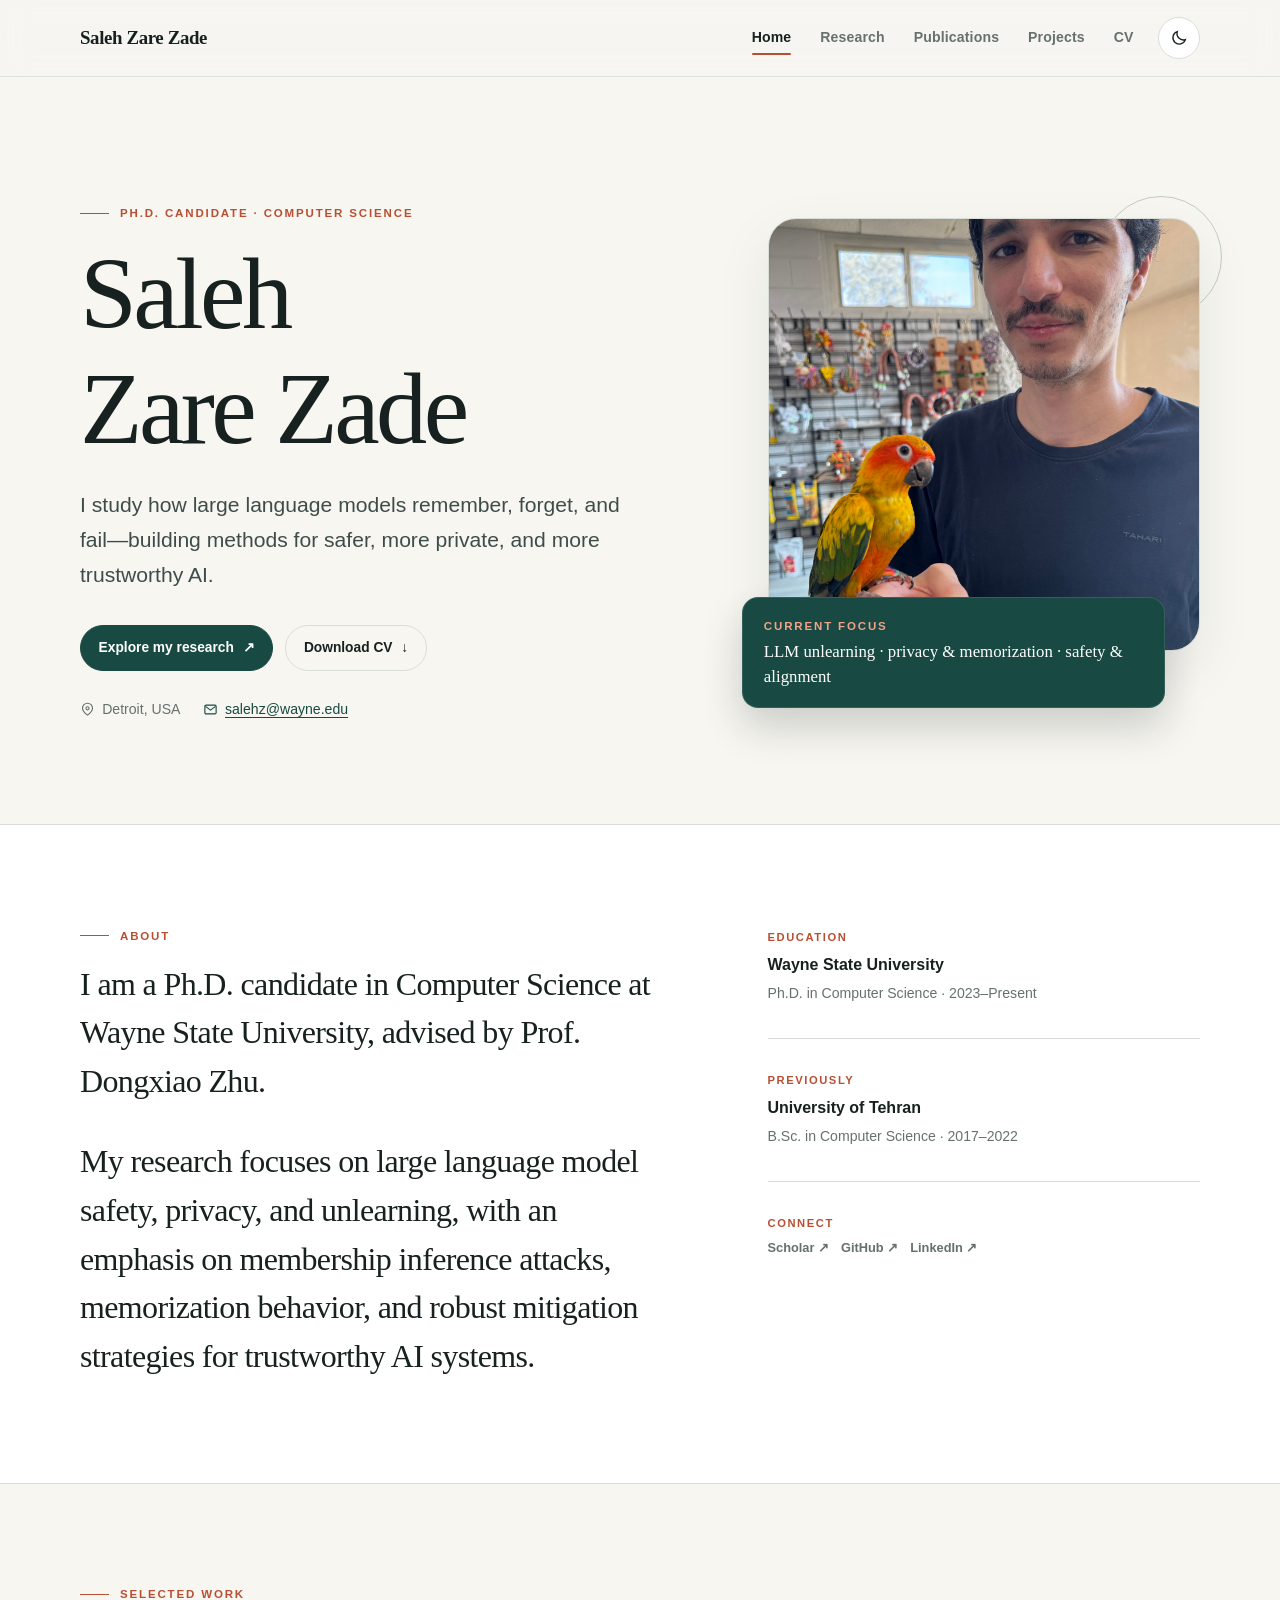
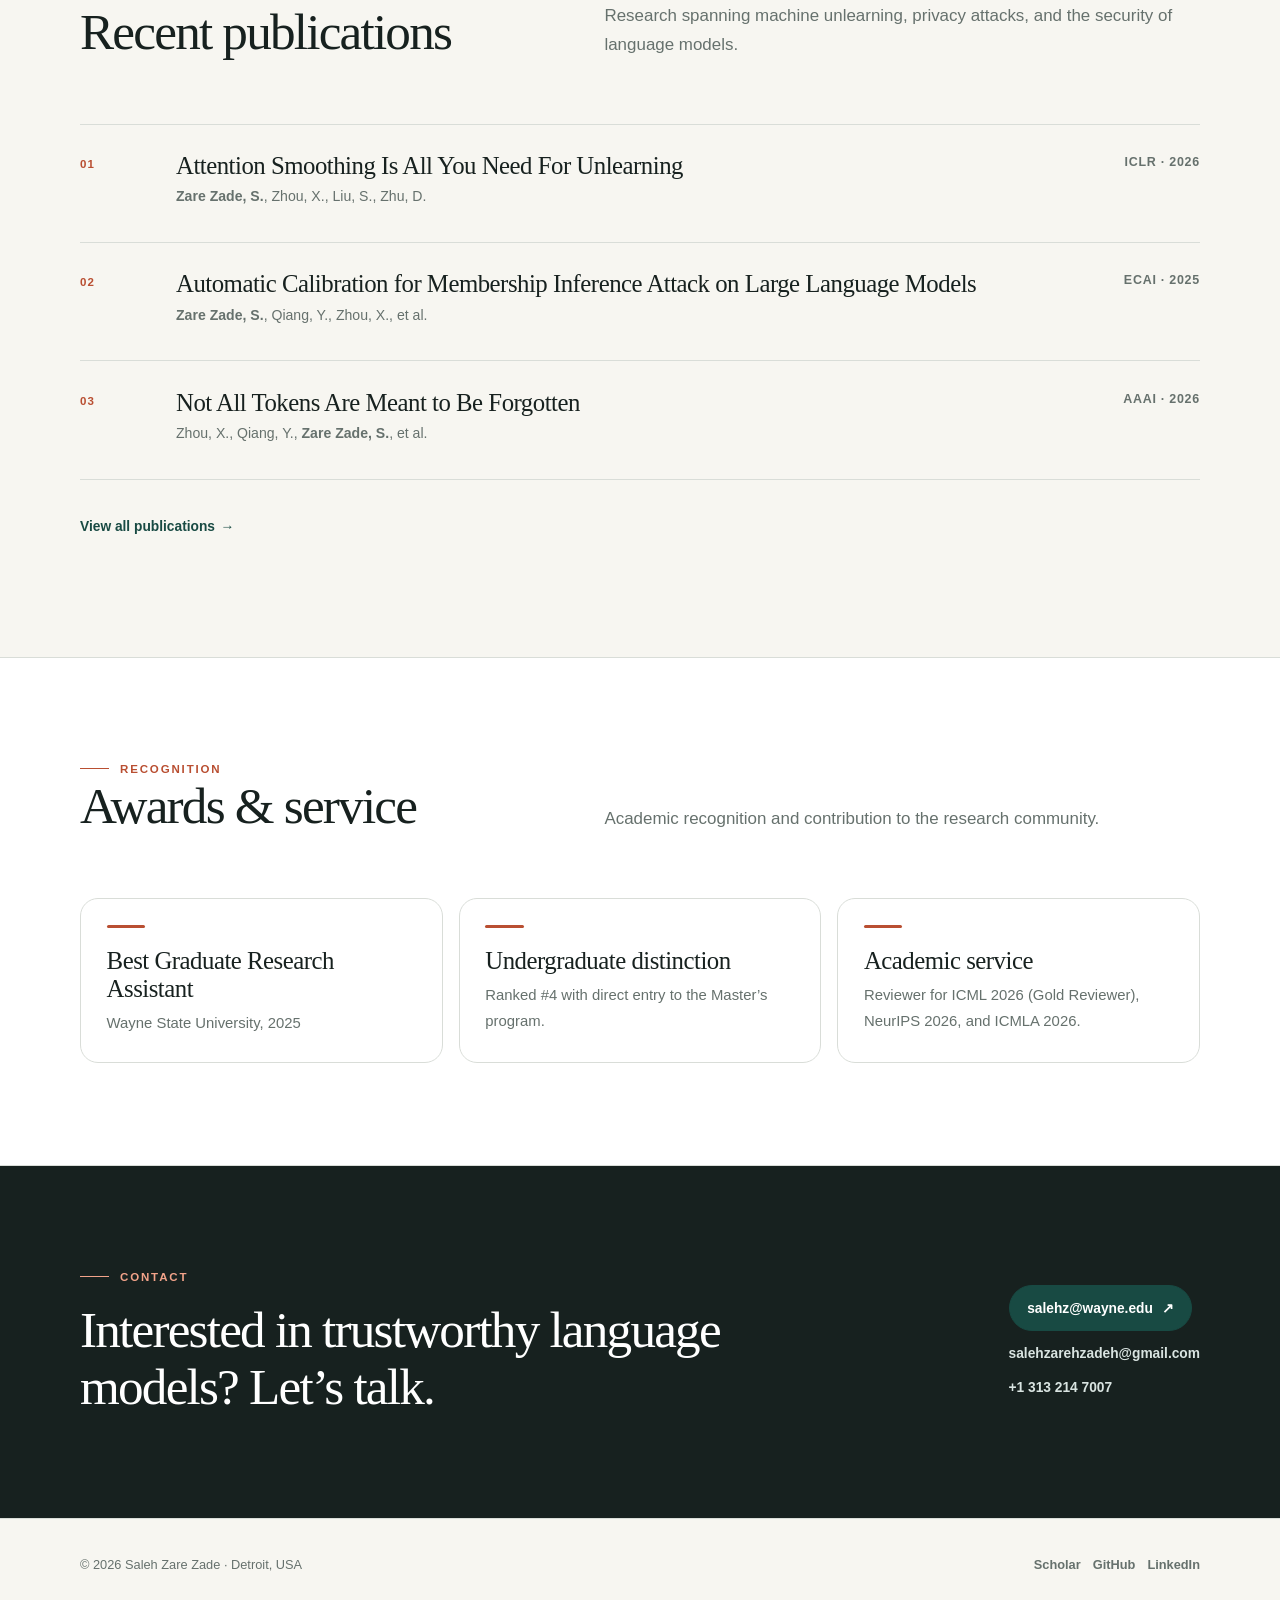
==== commit 4f5a6c18: "updated" ====
--- a/index.html
+++ b/index.html
@@ -12,6 +12,7 @@
   <meta property="og:image" content="https://Salehzz.github.io/assets/images/profile.jpg">
   <link rel="canonical" href="https://Salehzz.github.io/">
   <link rel="icon" href="favicon.svg" type="image/svg+xml">
+  <script src="theme-init.js"></script>
   <link rel="stylesheet" href="styles.css">
   <script src="script.js" defer></script>
   <title>Saleh Zare Zade — AI Safety Researcher</title>
@@ -21,9 +22,6 @@
   <header class="site-header">
     <div class="container nav-wrap">
       <a class="brand" href="index.html">Saleh Zare Zade</a>
-      <button class="nav-toggle" type="button" aria-expanded="false" aria-controls="site-nav" aria-label="Open navigation">
-        <svg aria-hidden="true" viewBox="0 0 24 24" fill="none" stroke="currentColor" stroke-width="1.8"><path d="M4 7h16M4 12h16M4 17h16"/></svg>
-      </button>
       <nav class="site-nav" id="site-nav" aria-label="Primary navigation">
         <a href="index.html">Home</a>
         <a href="research.html">Research</a>
@@ -31,6 +29,13 @@
         <a href="projects.html">Projects</a>
         <a href="cv.html">CV</a>
       </nav>
+      <button class="theme-toggle" type="button" aria-label="Switch color theme" aria-pressed="false">
+        <svg class="theme-toggle__moon" aria-hidden="true" viewBox="0 0 24 24" fill="none" stroke="currentColor" stroke-width="1.8"><path d="M20.5 14.2A8.5 8.5 0 0 1 9.8 3.5 8.5 8.5 0 1 0 20.5 14.2Z"/></svg>
+        <svg class="theme-toggle__sun" aria-hidden="true" viewBox="0 0 24 24" fill="none" stroke="currentColor" stroke-width="1.8"><circle cx="12" cy="12" r="3.5"/><path d="M12 2v2M12 20v2M4.9 4.9l1.4 1.4M17.7 17.7l1.4 1.4M2 12h2M20 12h2M4.9 19.1l1.4-1.4M17.7 6.3l1.4-1.4"/></svg>
+      </button>
+      <button class="nav-toggle" type="button" aria-expanded="false" aria-controls="site-nav" aria-label="Open navigation">
+        <svg aria-hidden="true" viewBox="0 0 24 24" fill="none" stroke="currentColor" stroke-width="1.8"><path d="M4 7h16M4 12h16M4 17h16"/></svg>
+      </button>
     </div>
   </header>
 
--- a/styles.css
+++ b/styles.css
@@ -1,4 +1,5 @@
 :root {
+  color-scheme: light;
   --paper: #f7f6f1;
   --surface: #ffffff;
   --surface-soft: #efeee7;
@@ -9,9 +10,52 @@
   --primary-deep: #103a35;
   --accent: #b94f32;
   --accent-soft: #f4ded5;
+  --text-soft: #3f4d49;
+  --tag-text: #53605c;
+  --panel: #184a43;
+  --panel-muted: #c6d5d1;
+  --button-bg: #184a43;
+  --button-hover: #103a35;
+  --header-bg: rgba(247, 246, 241, 0.9);
+  --header-line: rgba(217, 221, 216, 0.85);
+  --dot: rgba(24, 74, 67, 0.08);
+  --soft-ring: rgba(24, 74, 67, 0.24);
+  --card-hover-border: #afc2bc;
+  --dark-section: #17211f;
+  --dark-muted: #aeb9b5;
   --max-width: 1120px;
   --radius: 18px;
   --shadow: 0 20px 55px rgba(23, 33, 31, 0.08);
+  --hover-shadow: 0 16px 42px rgba(23, 33, 31, 0.07);
+}
+
+[data-theme="dark"] {
+  color-scheme: dark;
+  --paper: #0e1412;
+  --surface: #151d1b;
+  --surface-soft: #1c2623;
+  --ink: #edf3f0;
+  --muted: #a3afab;
+  --line: #33413d;
+  --primary: #8acabb;
+  --primary-deep: #a9dbcf;
+  --accent: #f19a7a;
+  --accent-soft: #4a2b22;
+  --text-soft: #bbc6c2;
+  --tag-text: #c0ccc8;
+  --panel: #1f6157;
+  --panel-muted: #d2e1dd;
+  --button-bg: #2b7568;
+  --button-hover: #368779;
+  --header-bg: rgba(14, 20, 18, 0.9);
+  --header-line: rgba(75, 92, 86, 0.75);
+  --dot: rgba(138, 202, 187, 0.08);
+  --soft-ring: rgba(138, 202, 187, 0.26);
+  --card-hover-border: #527168;
+  --dark-section: #080d0c;
+  --dark-muted: #afbbb7;
+  --shadow: 0 20px 55px rgba(0, 0, 0, 0.28);
+  --hover-shadow: 0 16px 42px rgba(0, 0, 0, 0.22);
 }
 
 * {
@@ -30,13 +74,14 @@
   font-size: 16px;
   line-height: 1.7;
   -webkit-font-smoothing: antialiased;
+  transition: background-color 180ms ease, color 180ms ease;
 }
 
 body::before {
   position: fixed;
   z-index: -1;
   inset: 0;
-  background-image: radial-gradient(rgba(24, 74, 67, 0.08) 0.7px, transparent 0.7px);
+  background-image: radial-gradient(var(--dot) 0.7px, transparent 0.7px);
   background-size: 22px 22px;
   content: "";
   pointer-events: none;
@@ -76,7 +121,7 @@
   left: 0.8rem;
   padding: 0.65rem 1rem;
   border-radius: 999px;
-  background: var(--ink);
+  background: var(--dark-section);
   color: #fff;
   transform: translateY(-180%);
   transition: transform 160ms ease;
@@ -96,8 +141,8 @@
   position: sticky;
   z-index: 20;
   top: 0;
-  border-bottom: 1px solid rgba(217, 221, 216, 0.85);
-  background: rgba(247, 246, 241, 0.9);
+  border-bottom: 1px solid var(--header-line);
+  background: var(--header-bg);
   backdrop-filter: blur(14px);
 }
 
@@ -106,10 +151,11 @@
   min-height: 76px;
   align-items: center;
   justify-content: space-between;
-  gap: 2rem;
+  gap: 0.75rem;
 }
 
 .brand {
+  margin-right: auto;
   color: var(--ink);
   font-family: Georgia, "Times New Roman", serif;
   font-size: 1.18rem;
@@ -175,6 +221,43 @@
   cursor: pointer;
 }
 
+.theme-toggle {
+  display: inline-grid;
+  width: 42px;
+  height: 42px;
+  flex: 0 0 auto;
+  place-items: center;
+  border: 1px solid var(--line);
+  border-radius: 50%;
+  background: var(--surface);
+  color: var(--ink);
+  cursor: pointer;
+  transition: border-color 160ms ease, background 160ms ease, transform 160ms ease;
+}
+
+.theme-toggle:hover {
+  border-color: var(--primary);
+  background: var(--surface-soft);
+  transform: translateY(-1px);
+}
+
+.theme-toggle svg {
+  width: 18px;
+  height: 18px;
+}
+
+.theme-toggle__sun {
+  display: none;
+}
+
+[data-theme="dark"] .theme-toggle__sun {
+  display: block;
+}
+
+[data-theme="dark"] .theme-toggle__moon {
+  display: none;
+}
+
 .nav-toggle svg {
   width: 21px;
   height: 21px;
@@ -190,7 +273,7 @@
 
 .hero-grid {
   display: grid;
-  grid-template-columns: minmax(0, 1.35fr) minmax(280px, 0.65fr);
+  grid-template-columns: minmax(0, 1.1fr) minmax(340px, 0.9fr);
   align-items: center;
   gap: clamp(2.5rem, 8vw, 7rem);
 }
@@ -251,7 +334,7 @@
 .hero-lede {
   max-width: 730px;
   margin-bottom: 2rem;
-  color: #3f4d49;
+  color: var(--text-soft);
   font-size: clamp(1.08rem, 2vw, 1.32rem);
   line-height: 1.65;
 }
@@ -274,9 +357,9 @@
   justify-content: center;
   gap: 0.55rem;
   padding: 0.72rem 1.1rem;
-  border: 1px solid var(--primary);
+  border: 1px solid var(--button-bg);
   border-radius: 999px;
-  background: var(--primary);
+  background: var(--button-bg);
   color: #fff;
   font-size: 0.86rem;
   font-weight: 750;
@@ -286,7 +369,7 @@
 }
 
 .button:hover {
-  background: var(--primary-deep);
+  background: var(--button-hover);
   color: #fff;
   transform: translateY(-2px);
 }
@@ -332,7 +415,7 @@
 
 .profile-panel {
   position: relative;
-  width: min(100%, 390px);
+  width: min(100%, 460px);
   padding: 0 0 3.6rem 1.6rem;
   justify-self: end;
 }
@@ -344,7 +427,7 @@
   right: -1.4rem;
   width: 7.5rem;
   height: 7.5rem;
-  border: 1px solid rgba(24, 74, 67, 0.24);
+  border: 1px solid var(--soft-ring);
   border-radius: 50%;
   content: "";
 }
@@ -352,8 +435,8 @@
 .profile-frame {
   overflow: hidden;
   margin: 0;
-  aspect-ratio: 3 / 4;
-  border: 1px solid rgba(23, 33, 31, 0.12);
+  aspect-ratio: 1 / 1;
+  border: 1px solid var(--line);
   border-radius: 28px;
   background: var(--surface-soft);
   box-shadow: var(--shadow);
@@ -363,6 +446,7 @@
   width: 100%;
   height: 100%;
   object-fit: cover;
+  object-position: center 30%;
 }
 
 .profile-caption {
@@ -373,7 +457,7 @@
   padding: 1.15rem 1.3rem;
   border: 1px solid rgba(255, 255, 255, 0.12);
   border-radius: 16px;
-  background: var(--primary);
+  background: var(--panel);
   box-shadow: 0 18px 40px rgba(23, 33, 31, 0.2);
   color: #fff;
 }
@@ -405,7 +489,7 @@
 }
 
 .section--dark {
-  background: var(--ink);
+  background: var(--dark-section);
   color: #fff;
 }
 
@@ -415,7 +499,7 @@
 
 .section--dark .muted,
 .section--dark .section-intro {
-  color: #aeb9b5;
+  color: var(--dark-muted);
 }
 
 .section-heading {
@@ -609,8 +693,8 @@
 
 .research-card:hover,
 .project-card:hover {
-  border-color: #afc2bc;
-  box-shadow: 0 16px 42px rgba(23, 33, 31, 0.07);
+  border-color: var(--card-hover-border);
+  box-shadow: var(--hover-shadow);
   transform: translateY(-3px);
 }
 
@@ -685,7 +769,7 @@
   border: 1px solid var(--line);
   border-radius: 999px;
   background: var(--surface);
-  color: #53605c;
+  color: var(--tag-text);
   font-size: 0.76rem;
   font-weight: 650;
 }
@@ -709,7 +793,7 @@
 .filter-button:hover,
 .filter-button[aria-pressed="true"] {
   border-color: var(--primary);
-  background: var(--primary);
+  background: var(--button-bg);
   color: #fff;
 }
 
@@ -807,13 +891,13 @@
 .project-card--featured {
   grid-column: span 2;
   min-height: 360px;
-  background: var(--primary);
+  background: var(--panel);
   color: #fff;
 }
 
 .project-card--featured p {
   max-width: 620px;
-  color: #c6d5d1;
+  color: var(--panel-muted);
   font-size: 1.02rem;
 }
 
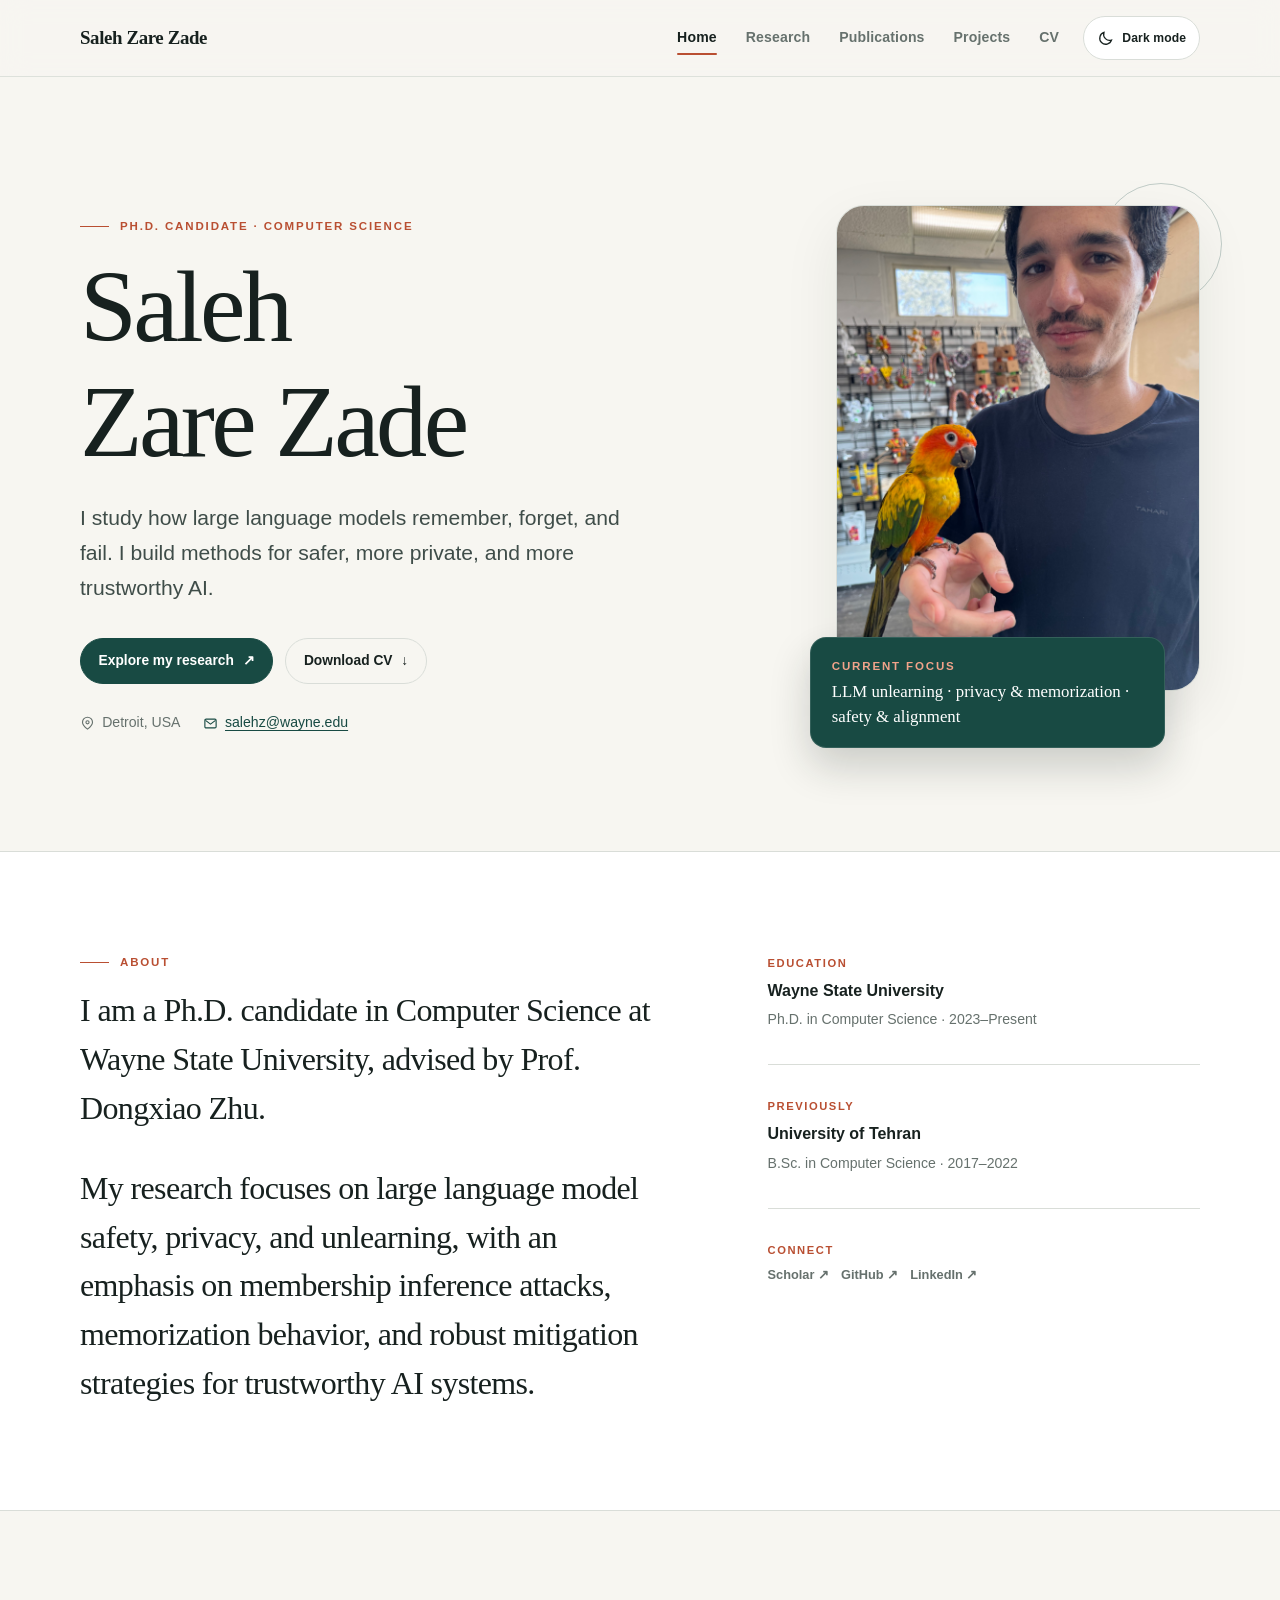
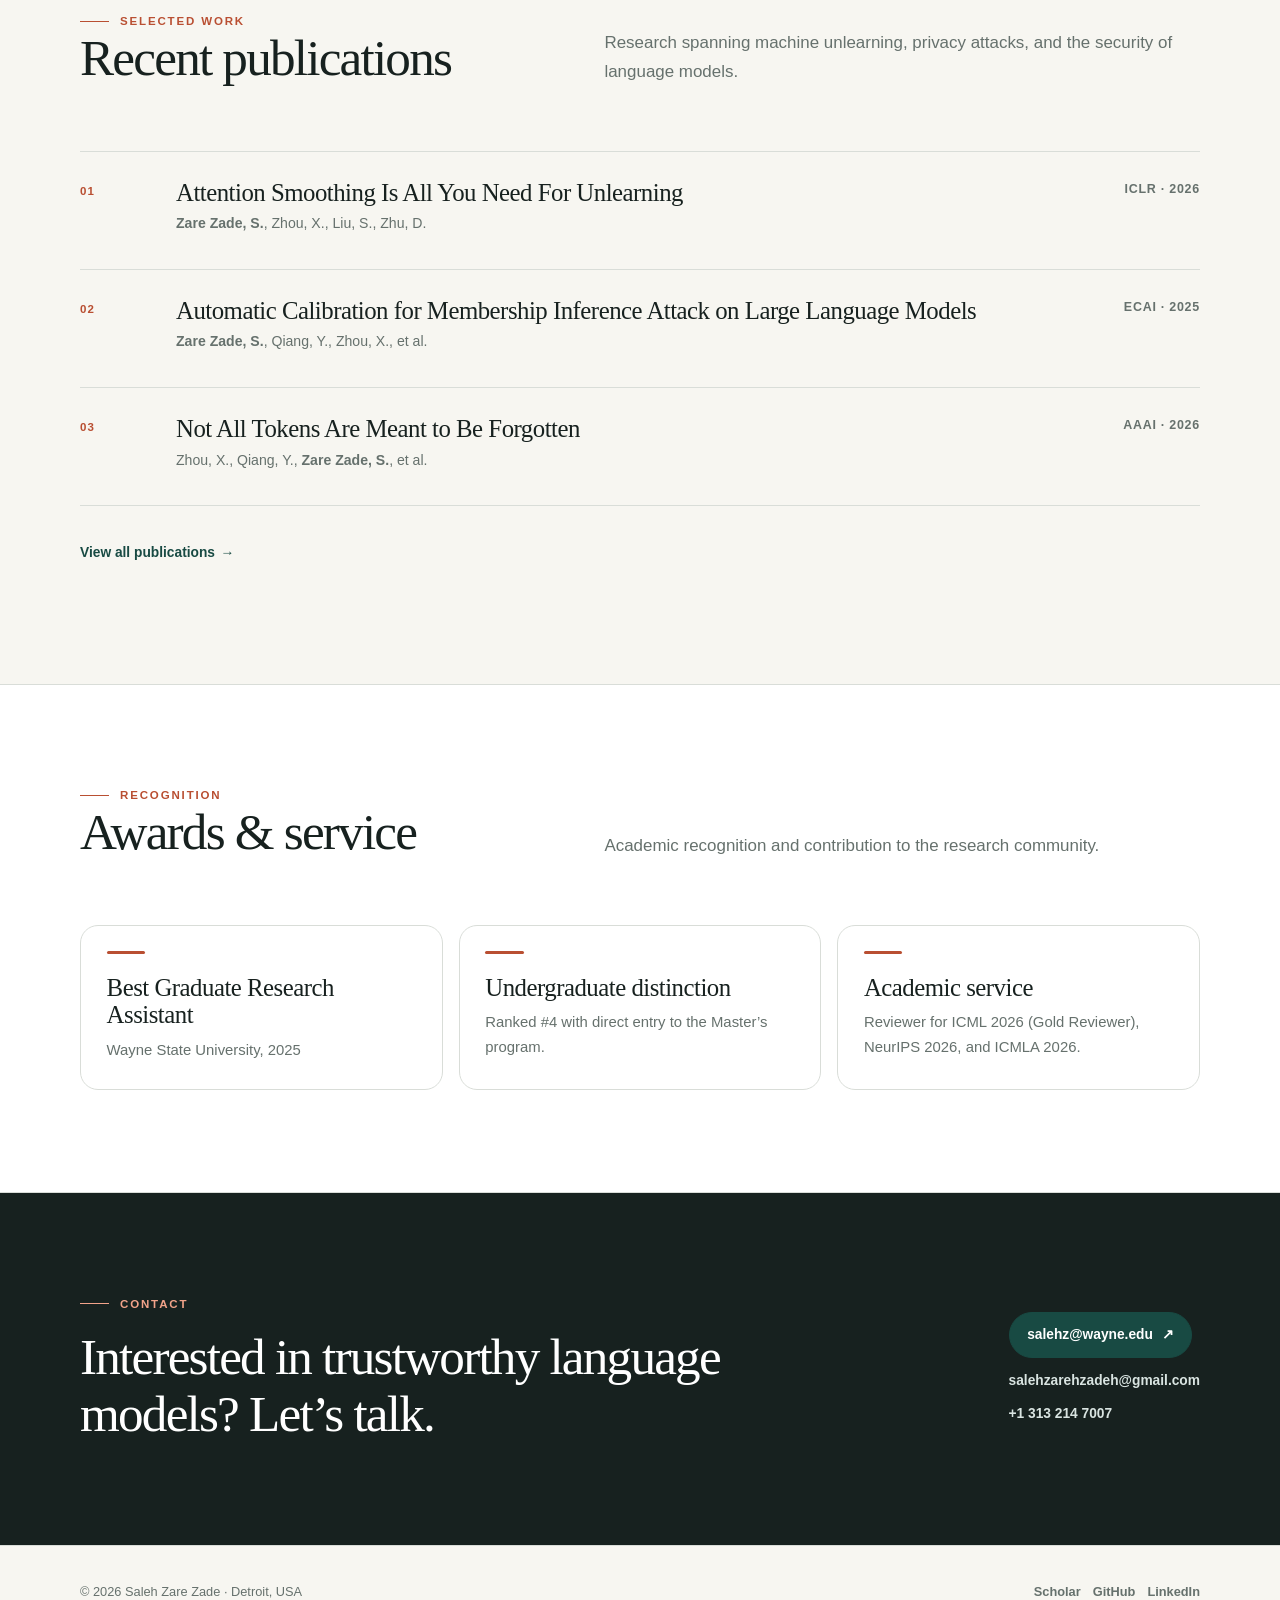
==== commit 229f701c: "updated" ====
--- a/index.html
+++ b/index.html
@@ -5,17 +5,17 @@
   <meta name="viewport" content="width=device-width, initial-scale=1">
   <meta name="description" content="Saleh Zare Zade is a Computer Science Ph.D. candidate at Wayne State University researching large language model safety, privacy, and unlearning.">
   <meta name="theme-color" content="#f7f6f1">
-  <meta property="og:title" content="Saleh Zare Zade — AI Safety Researcher">
+  <meta property="og:title" content="Saleh Zare Zade | AI Safety Researcher">
   <meta property="og:description" content="Researching safer, more private, and more trustworthy large language models.">
   <meta property="og:type" content="website">
   <meta property="og:url" content="https://Salehzz.github.io/">
   <meta property="og:image" content="https://Salehzz.github.io/assets/images/profile.jpg">
   <link rel="canonical" href="https://Salehzz.github.io/">
   <link rel="icon" href="favicon.svg" type="image/svg+xml">
-  <script src="theme-init.js"></script>
+  <script src="theme.js"></script>
   <link rel="stylesheet" href="styles.css">
   <script src="script.js" defer></script>
-  <title>Saleh Zare Zade — AI Safety Researcher</title>
+  <title>Saleh Zare Zade | AI Safety Researcher</title>
 </head>
 <body>
   <a class="skip-link" href="#main">Skip to content</a>
@@ -29,9 +29,10 @@
         <a href="projects.html">Projects</a>
         <a href="cv.html">CV</a>
       </nav>
-      <button class="theme-toggle" type="button" aria-label="Switch color theme" aria-pressed="false">
+      <button class="theme-toggle" type="button" data-theme-toggle aria-label="Switch to dark mode" aria-pressed="false">
         <svg class="theme-toggle__moon" aria-hidden="true" viewBox="0 0 24 24" fill="none" stroke="currentColor" stroke-width="1.8"><path d="M20.5 14.2A8.5 8.5 0 0 1 9.8 3.5 8.5 8.5 0 1 0 20.5 14.2Z"/></svg>
         <svg class="theme-toggle__sun" aria-hidden="true" viewBox="0 0 24 24" fill="none" stroke="currentColor" stroke-width="1.8"><circle cx="12" cy="12" r="3.5"/><path d="M12 2v2M12 20v2M4.9 4.9l1.4 1.4M17.7 17.7l1.4 1.4M2 12h2M20 12h2M4.9 19.1l1.4-1.4M17.7 6.3l1.4-1.4"/></svg>
+        <span data-theme-label>Dark mode</span>
       </button>
       <button class="nav-toggle" type="button" aria-expanded="false" aria-controls="site-nav" aria-label="Open navigation">
         <svg aria-hidden="true" viewBox="0 0 24 24" fill="none" stroke="currentColor" stroke-width="1.8"><path d="M4 7h16M4 12h16M4 17h16"/></svg>
@@ -45,7 +46,7 @@
         <div>
           <p class="eyebrow">Ph.D. Candidate · Computer Science</p>
           <h1>Saleh<br>Zare Zade</h1>
-          <p class="hero-lede">I study how large language models remember, forget, and fail—building methods for safer, more private, and more trustworthy AI.</p>
+          <p class="hero-lede">I study how large language models remember, forget, and fail. I build methods for safer, more private, and more trustworthy AI.</p>
           <div class="hero-actions">
             <a class="button" href="research.html">Explore my research <span aria-hidden="true">↗</span></a>
             <a class="button button--ghost" href="assets/files/CV.pdf">Download CV <span aria-hidden="true">↓</span></a>
--- a/styles.css
+++ b/styles.css
@@ -222,15 +222,22 @@
 }
 
 .theme-toggle {
-  display: inline-grid;
-  width: 42px;
-  height: 42px;
+  display: inline-flex;
+  min-width: 112px;
+  min-height: 44px;
   flex: 0 0 auto;
-  place-items: center;
+  align-items: center;
+  justify-content: center;
+  gap: 0.5rem;
+  padding: 0.55rem 0.8rem;
   border: 1px solid var(--line);
-  border-radius: 50%;
+  border-radius: 999px;
   background: var(--surface);
   color: var(--ink);
+  font: inherit;
+  font-size: 0.76rem;
+  font-weight: 750;
+  letter-spacing: 0.01em;
   cursor: pointer;
   transition: border-color 160ms ease, background 160ms ease, transform 160ms ease;
 }
@@ -242,8 +249,9 @@
 }
 
 .theme-toggle svg {
-  width: 18px;
-  height: 18px;
+  width: 17px;
+  height: 17px;
+  flex: 0 0 auto;
 }
 
 .theme-toggle__sun {
@@ -415,7 +423,7 @@
 
 .profile-panel {
   position: relative;
-  width: min(100%, 460px);
+  width: min(100%, 390px);
   padding: 0 0 3.6rem 1.6rem;
   justify-self: end;
 }
@@ -435,7 +443,7 @@
 .profile-frame {
   overflow: hidden;
   margin: 0;
-  aspect-ratio: 1 / 1;
+  aspect-ratio: 3 / 4;
   border: 1px solid var(--line);
   border-radius: 28px;
   background: var(--surface-soft);
@@ -445,8 +453,8 @@
 .profile-frame img {
   width: 100%;
   height: 100%;
-  object-fit: cover;
-  object-position: center 30%;
+  object-fit: contain;
+  object-position: center;
 }
 
 .profile-caption {
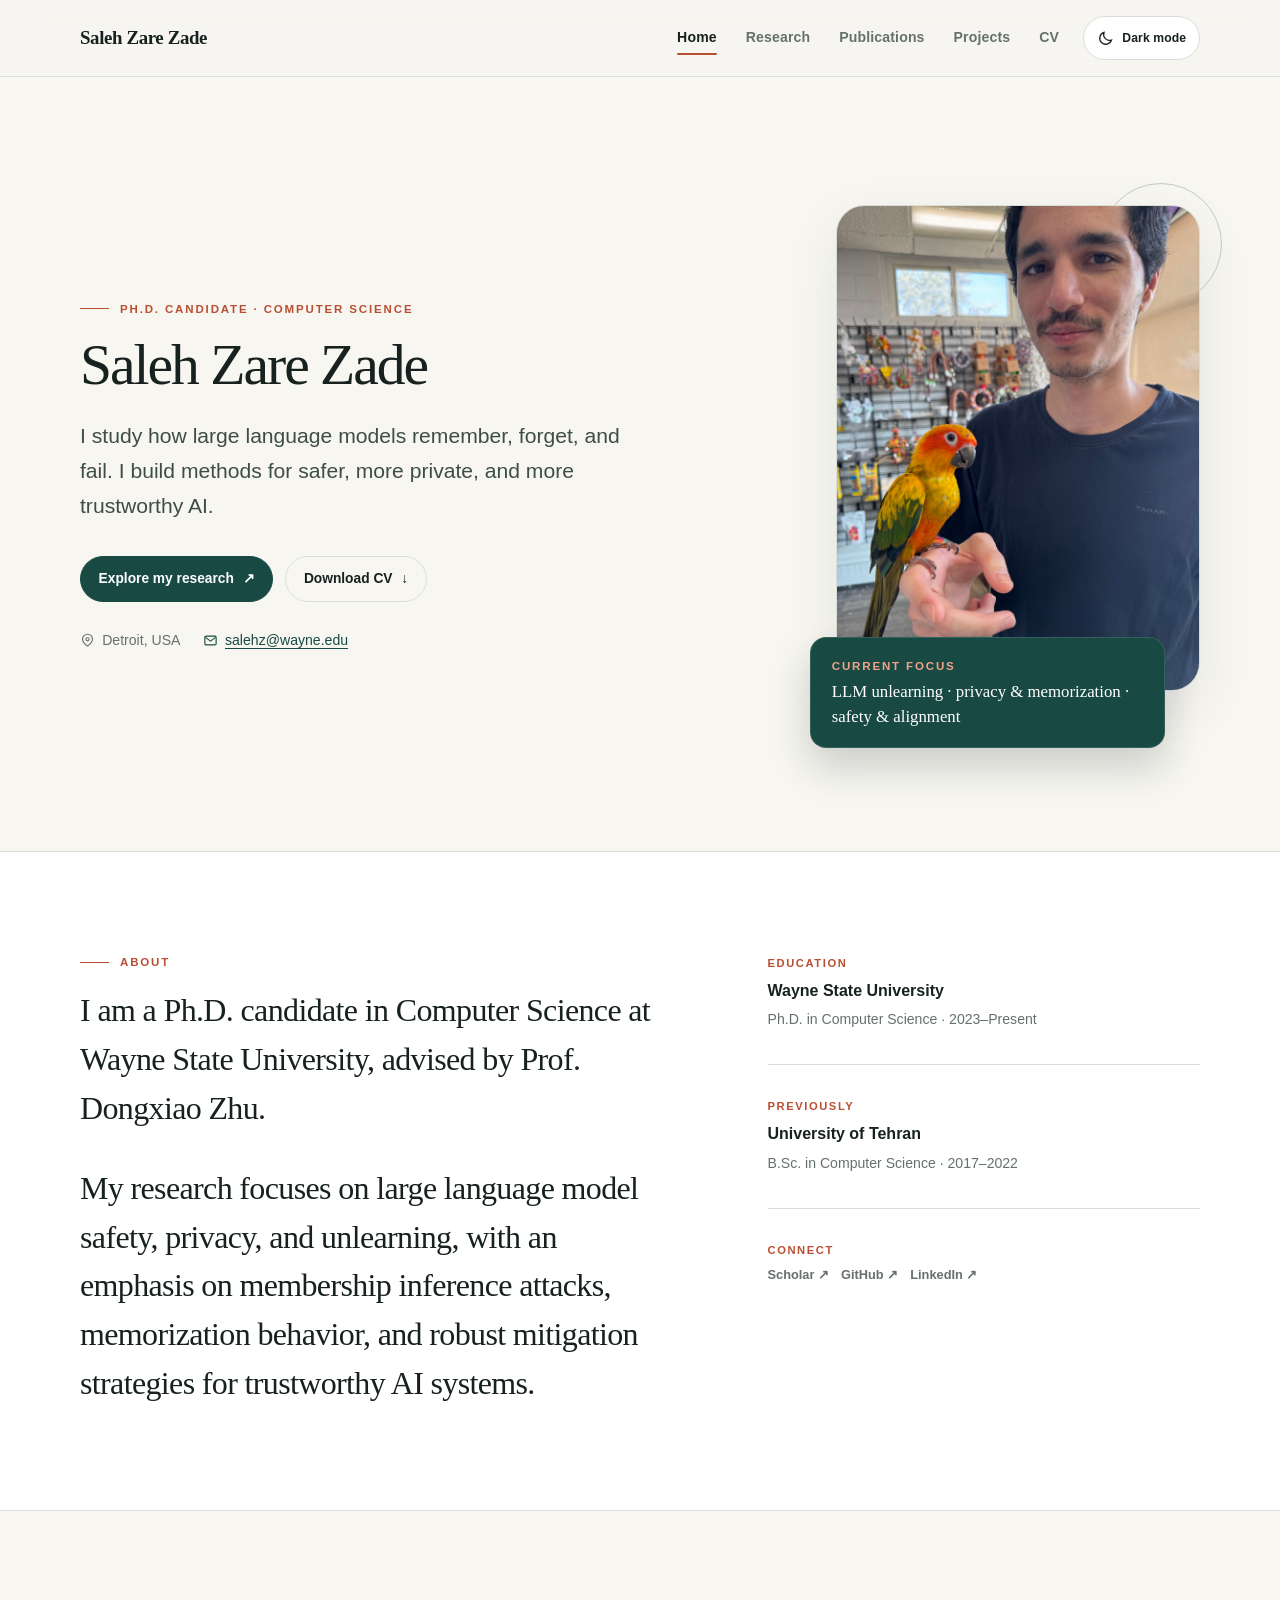
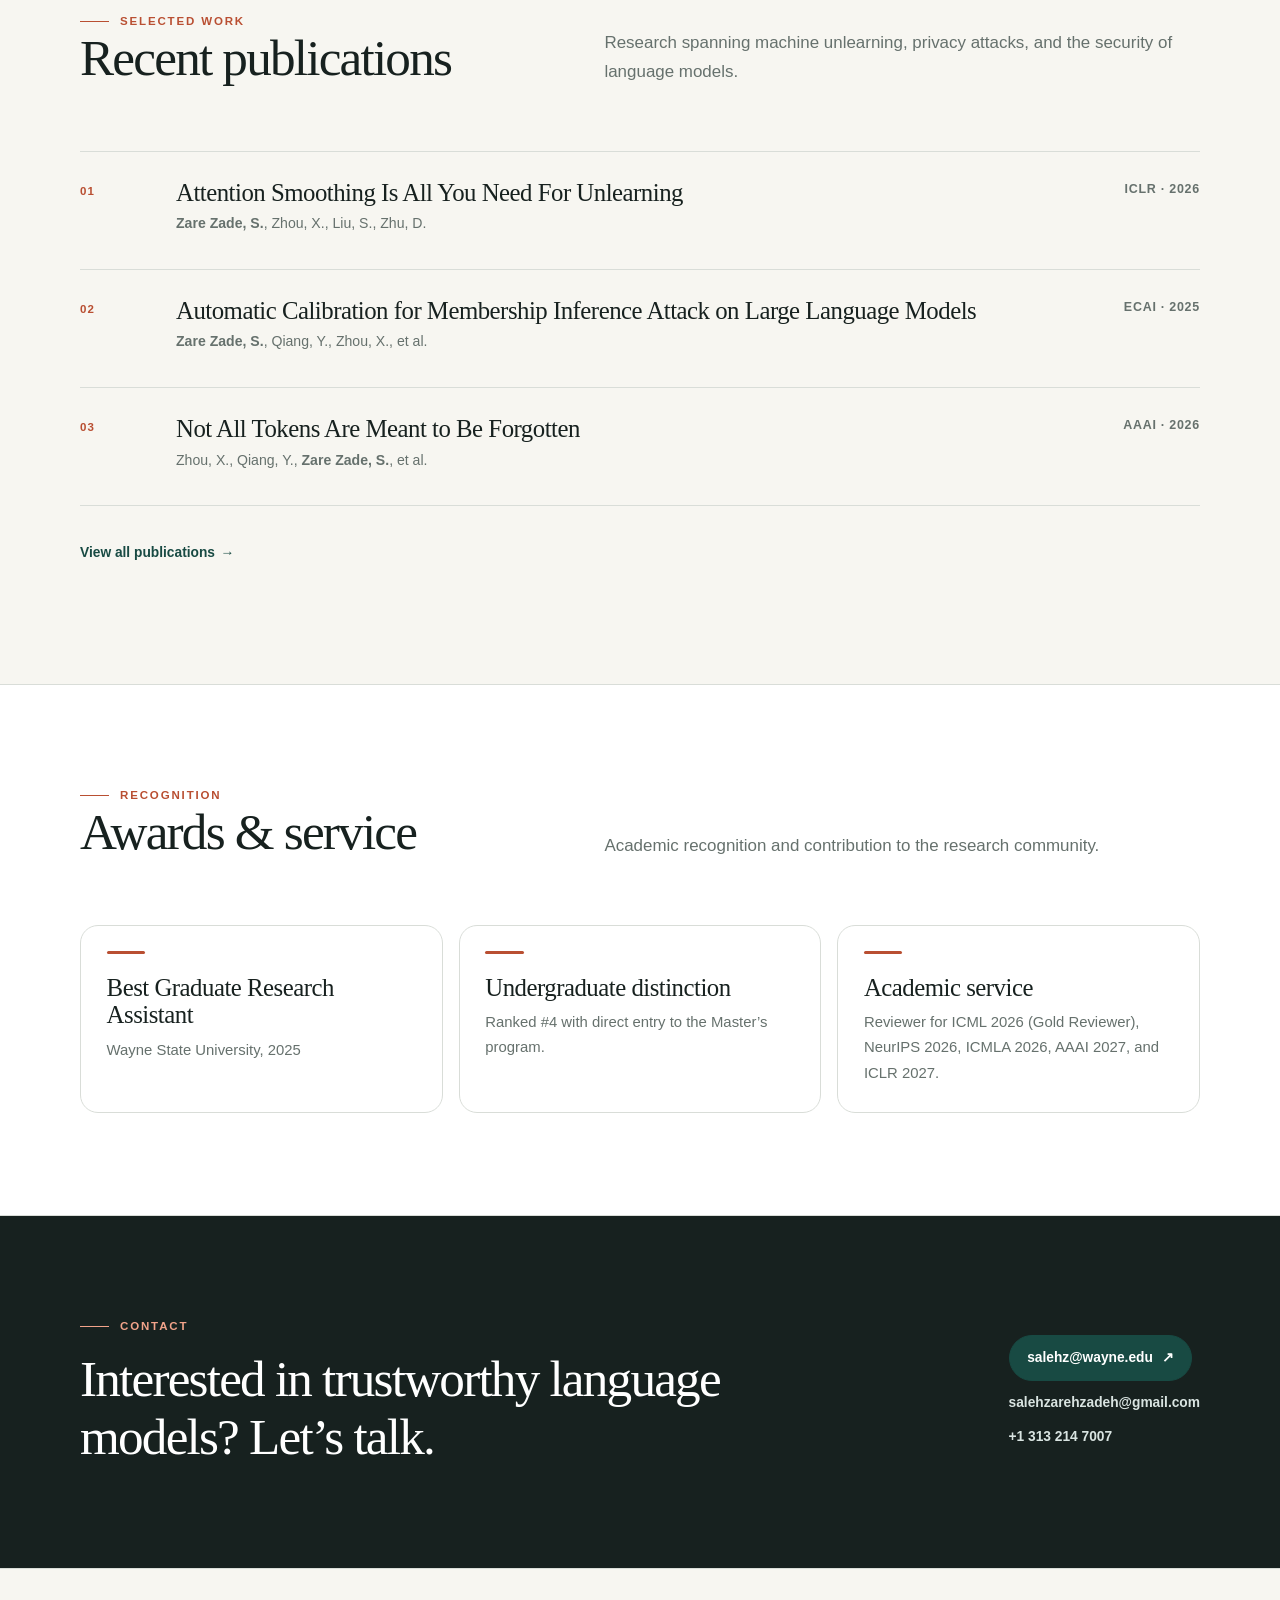
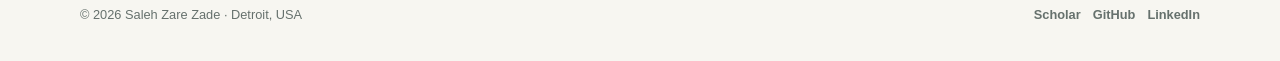
==== commit 08d97612: "updated" ====
--- a/index.html
+++ b/index.html
@@ -45,7 +45,7 @@
       <div class="container hero-grid">
         <div>
           <p class="eyebrow">Ph.D. Candidate · Computer Science</p>
-          <h1>Saleh<br>Zare Zade</h1>
+          <h1>Saleh Zare Zade</h1>
           <p class="hero-lede">I study how large language models remember, forget, and fail. I build methods for safer, more private, and more trustworthy AI.</p>
           <div class="hero-actions">
             <a class="button" href="research.html">Explore my research <span aria-hidden="true">↗</span></a>
@@ -165,7 +165,7 @@
           </article>
           <article class="award-card">
             <h3>Academic service</h3>
-            <p>Reviewer for ICML 2026 (Gold Reviewer), NeurIPS 2026, and ICMLA 2026.</p>
+            <p>Reviewer for ICML 2026 (Gold Reviewer), NeurIPS 2026, ICMLA 2026, AAAI 2027, and ICLR 2027.</p>
           </article>
         </div>
       </div>
--- a/styles.css
+++ b/styles.css
@@ -324,6 +324,11 @@
   font-size: clamp(3.3rem, 8vw, 6.6rem);
 }
 
+.hero h1 {
+  font-size: clamp(2.25rem, 4.5vw, 4.4rem);
+  white-space: nowrap;
+}
+
 h2 {
   margin-bottom: 1.15rem;
   font-size: clamp(2rem, 4vw, 3.2rem);
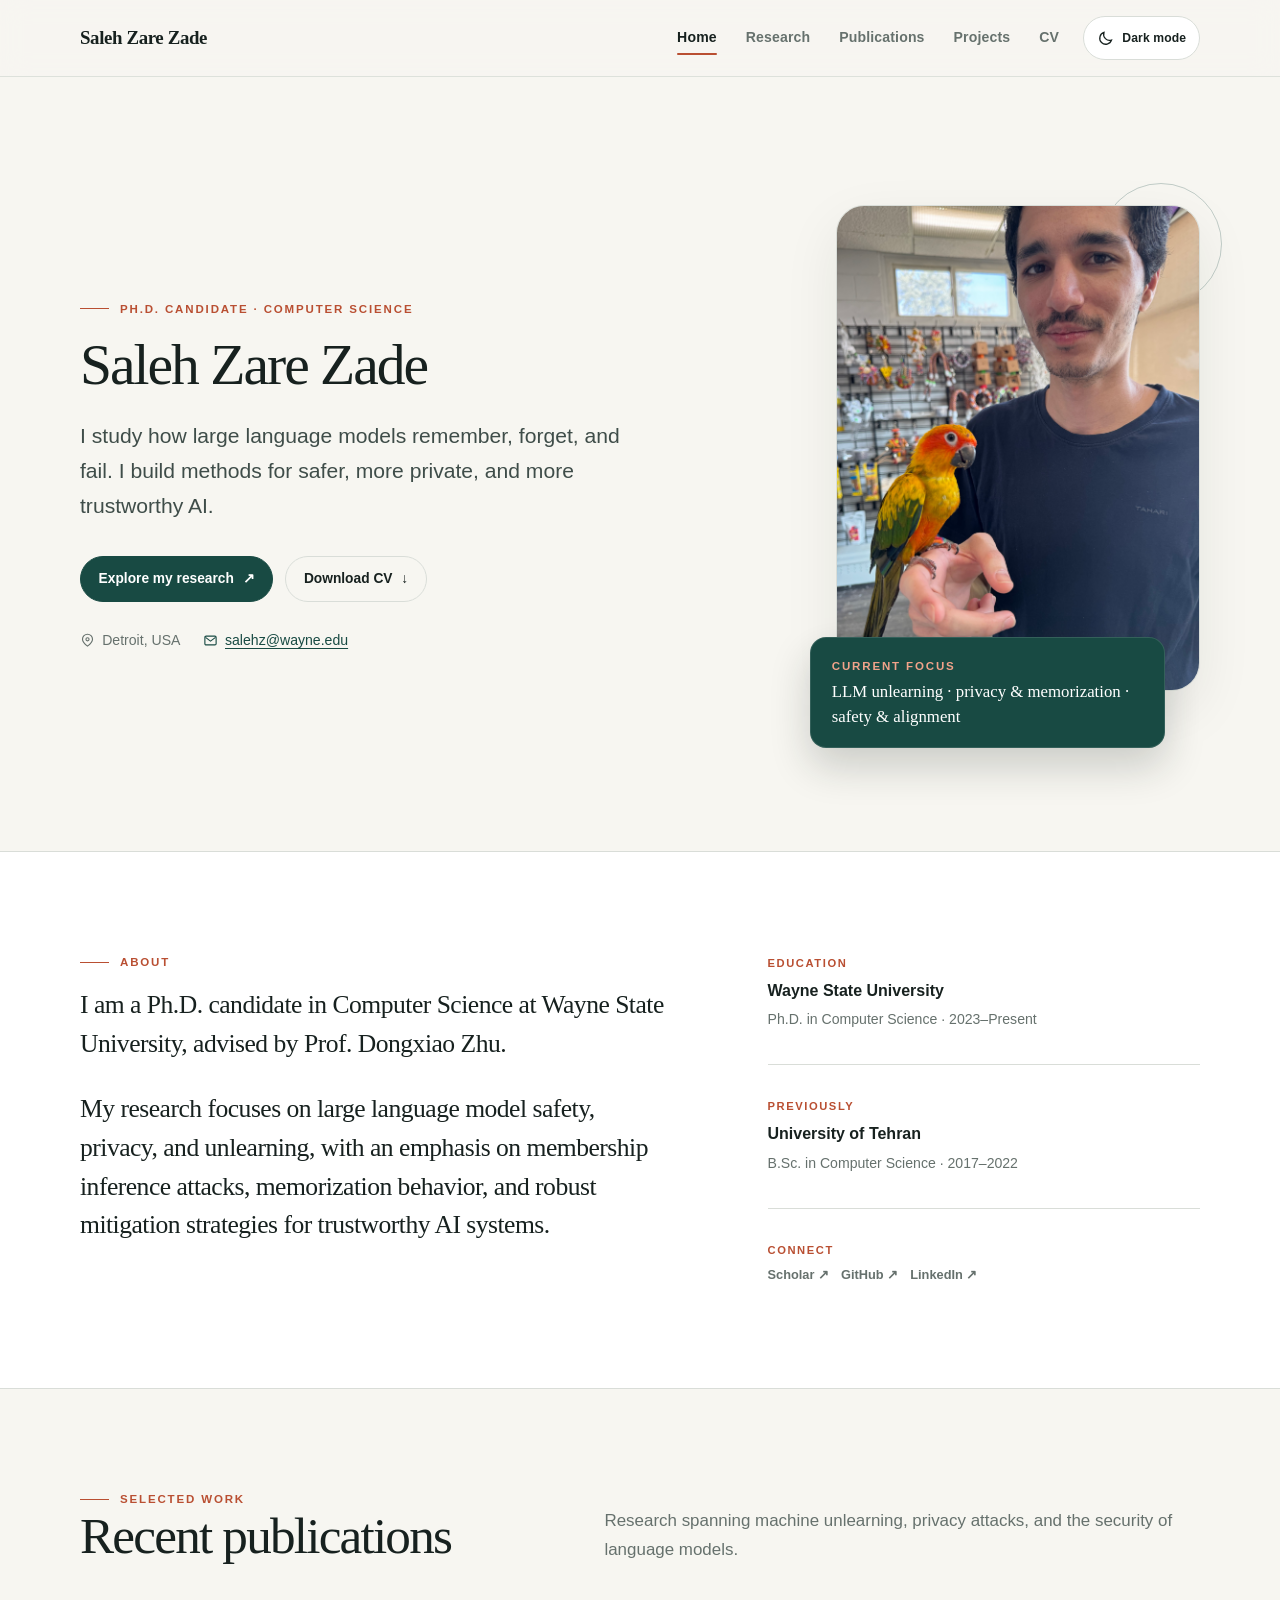
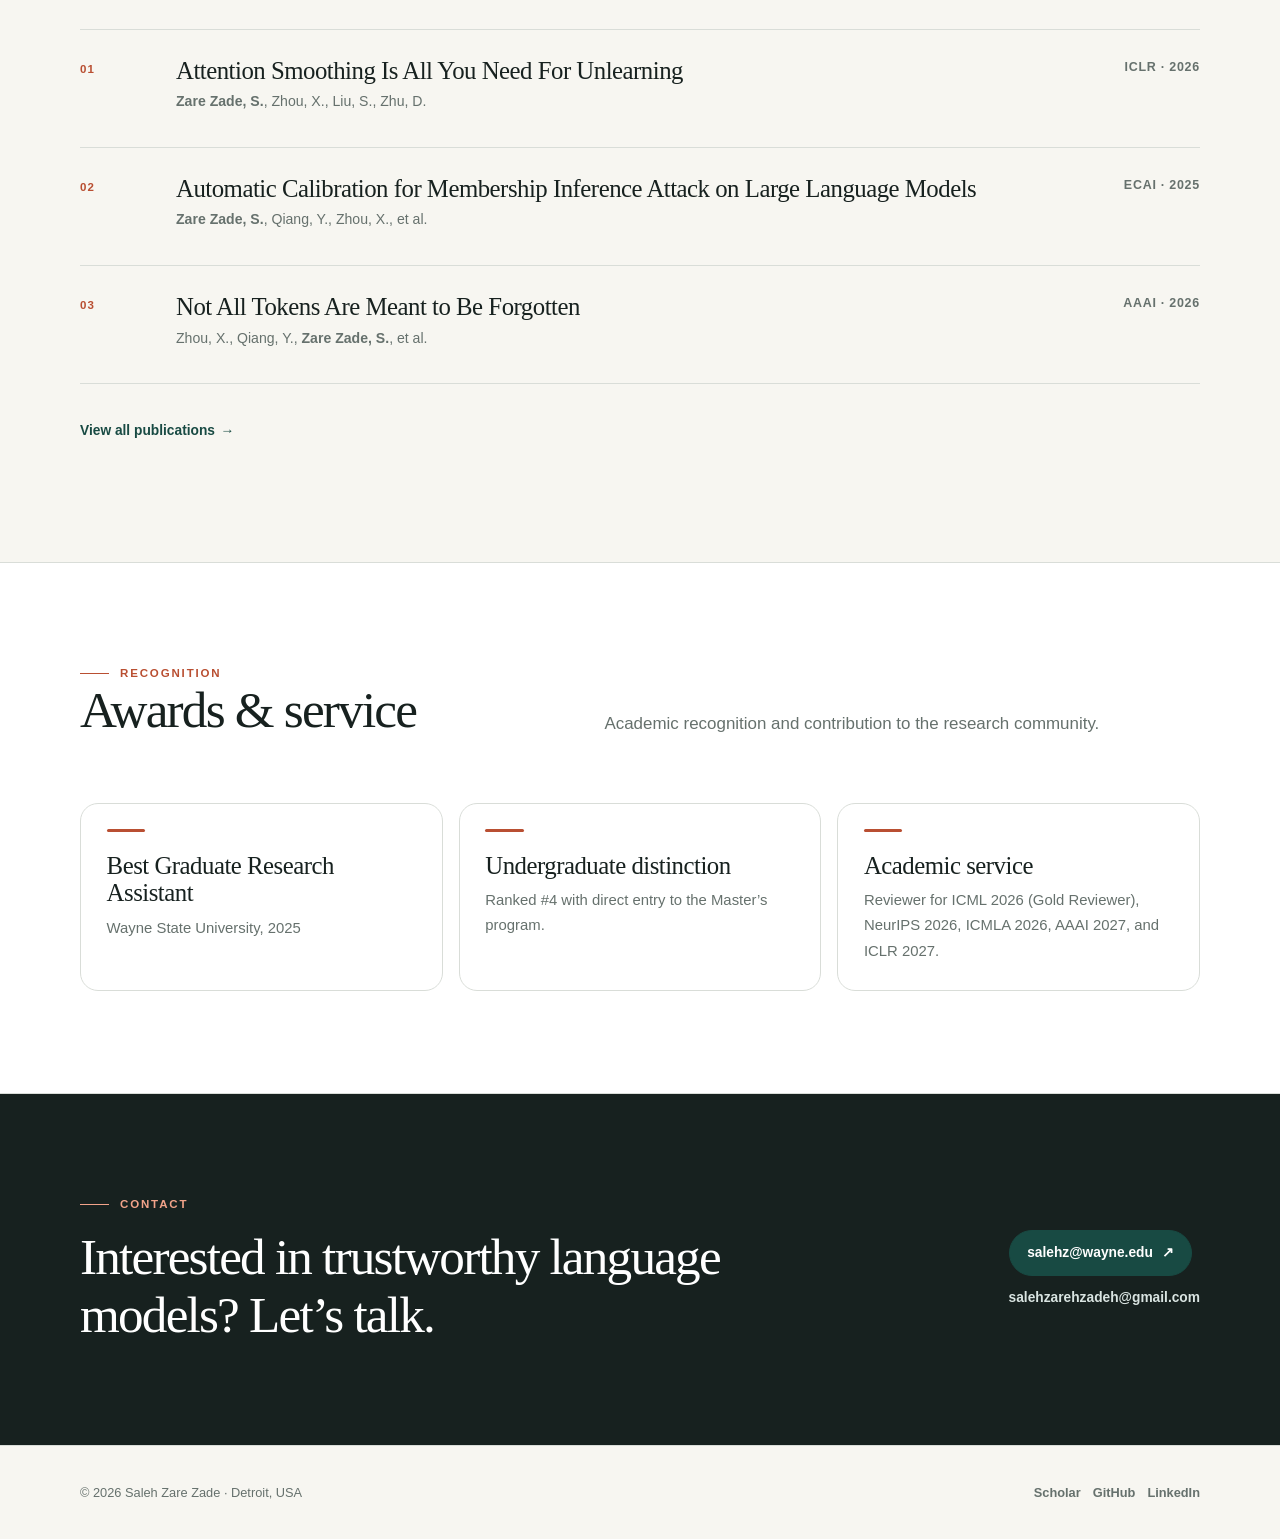
==== commit b10f3ef0: "updated" ====
--- a/index.html
+++ b/index.html
@@ -180,7 +180,6 @@
         <div class="contact-actions">
           <a class="button" href="mailto:salehz@wayne.edu">salehz@wayne.edu <span aria-hidden="true">↗</span></a>
           <a class="text-link" href="mailto:salehzarehzadeh@gmail.com">salehzarehzadeh@gmail.com</a>
-          <a class="text-link" href="tel:+13132147007">+1 313 214 7007</a>
         </div>
       </div>
     </section>
--- a/styles.css
+++ b/styles.css
@@ -543,7 +543,7 @@
 
 .prose-large {
   font-family: Georgia, "Times New Roman", serif;
-  font-size: clamp(1.35rem, 2.8vw, 2rem);
+  font-size: clamp(1.18rem, 2.1vw, 1.6rem);
   line-height: 1.52;
   letter-spacing: -0.02em;
 }
@@ -555,6 +555,12 @@
 .info-block + .info-block {
   margin-top: 2rem;
   padding-top: 2rem;
+  border-top: 1px solid var(--line);
+}
+
+.info-block--spaced {
+  margin-top: 2.75rem;
+  padding-top: 2.25rem;
   border-top: 1px solid var(--line);
 }
 
